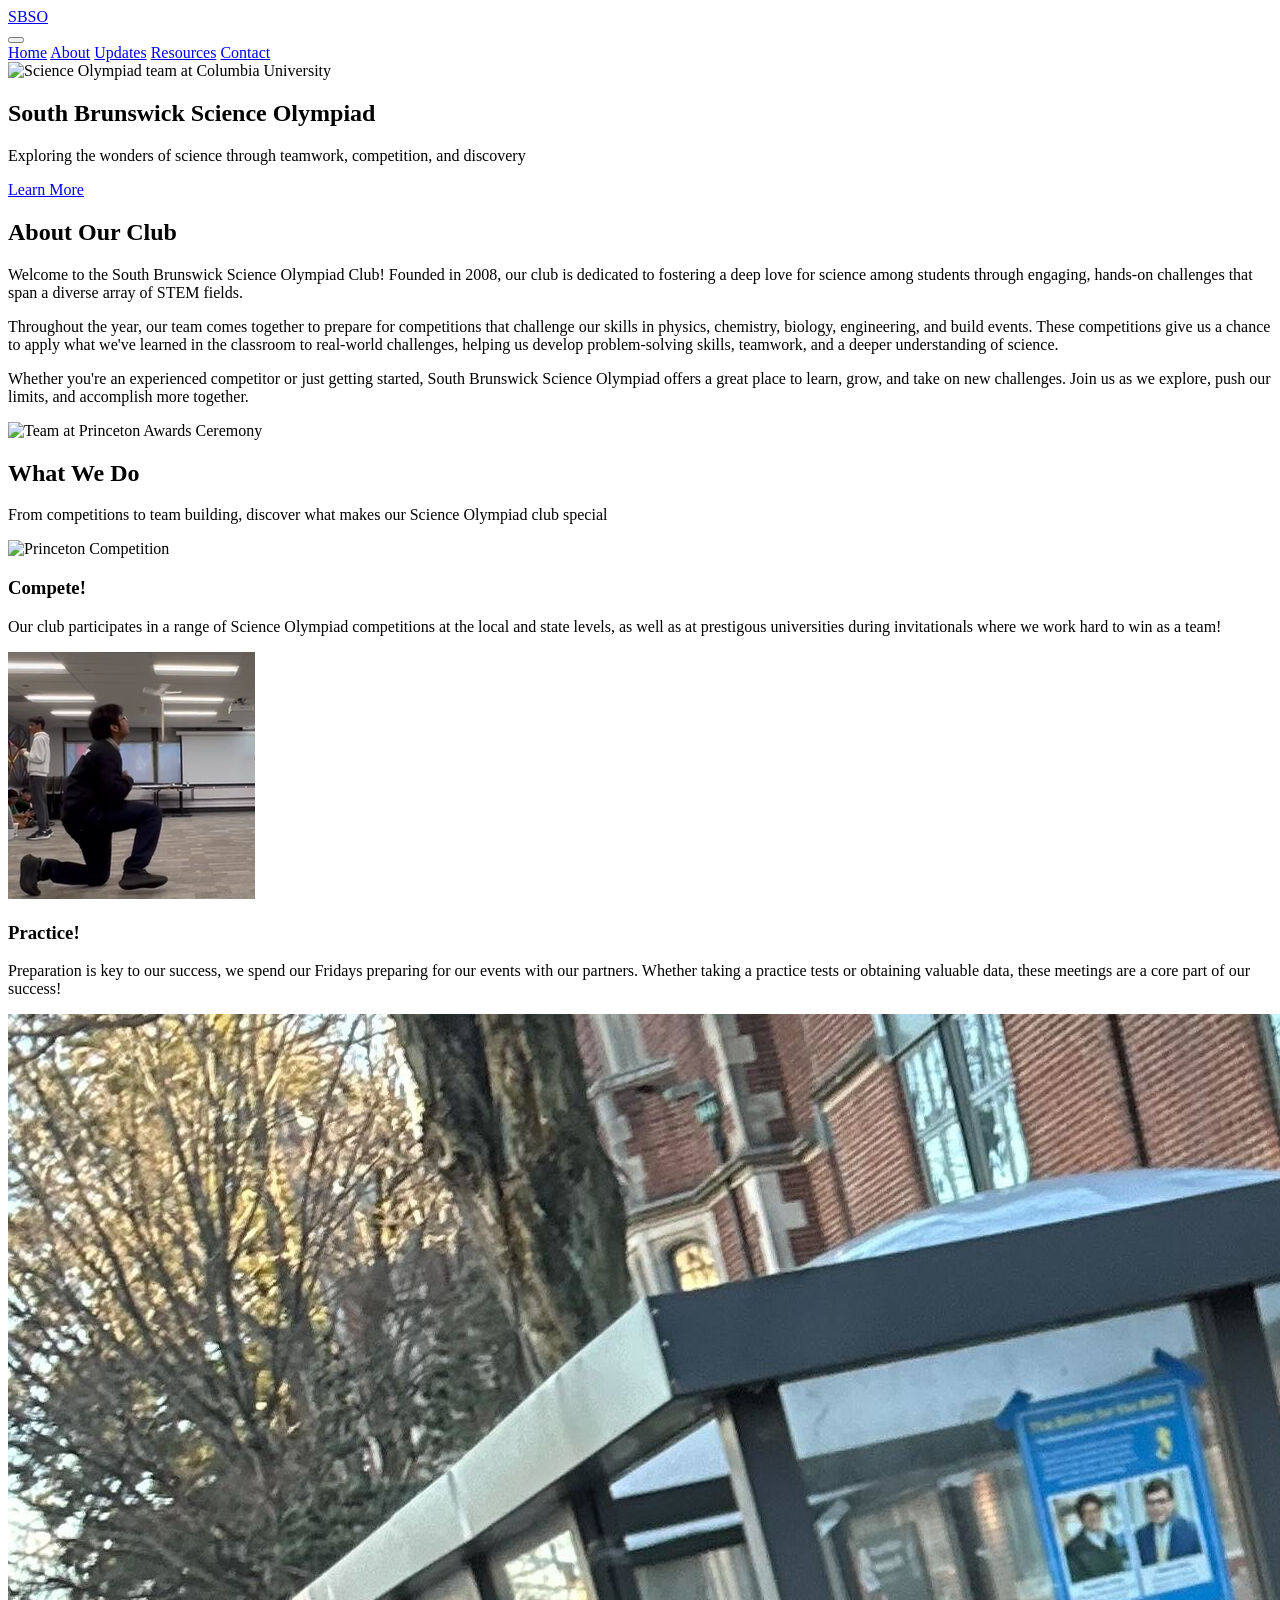
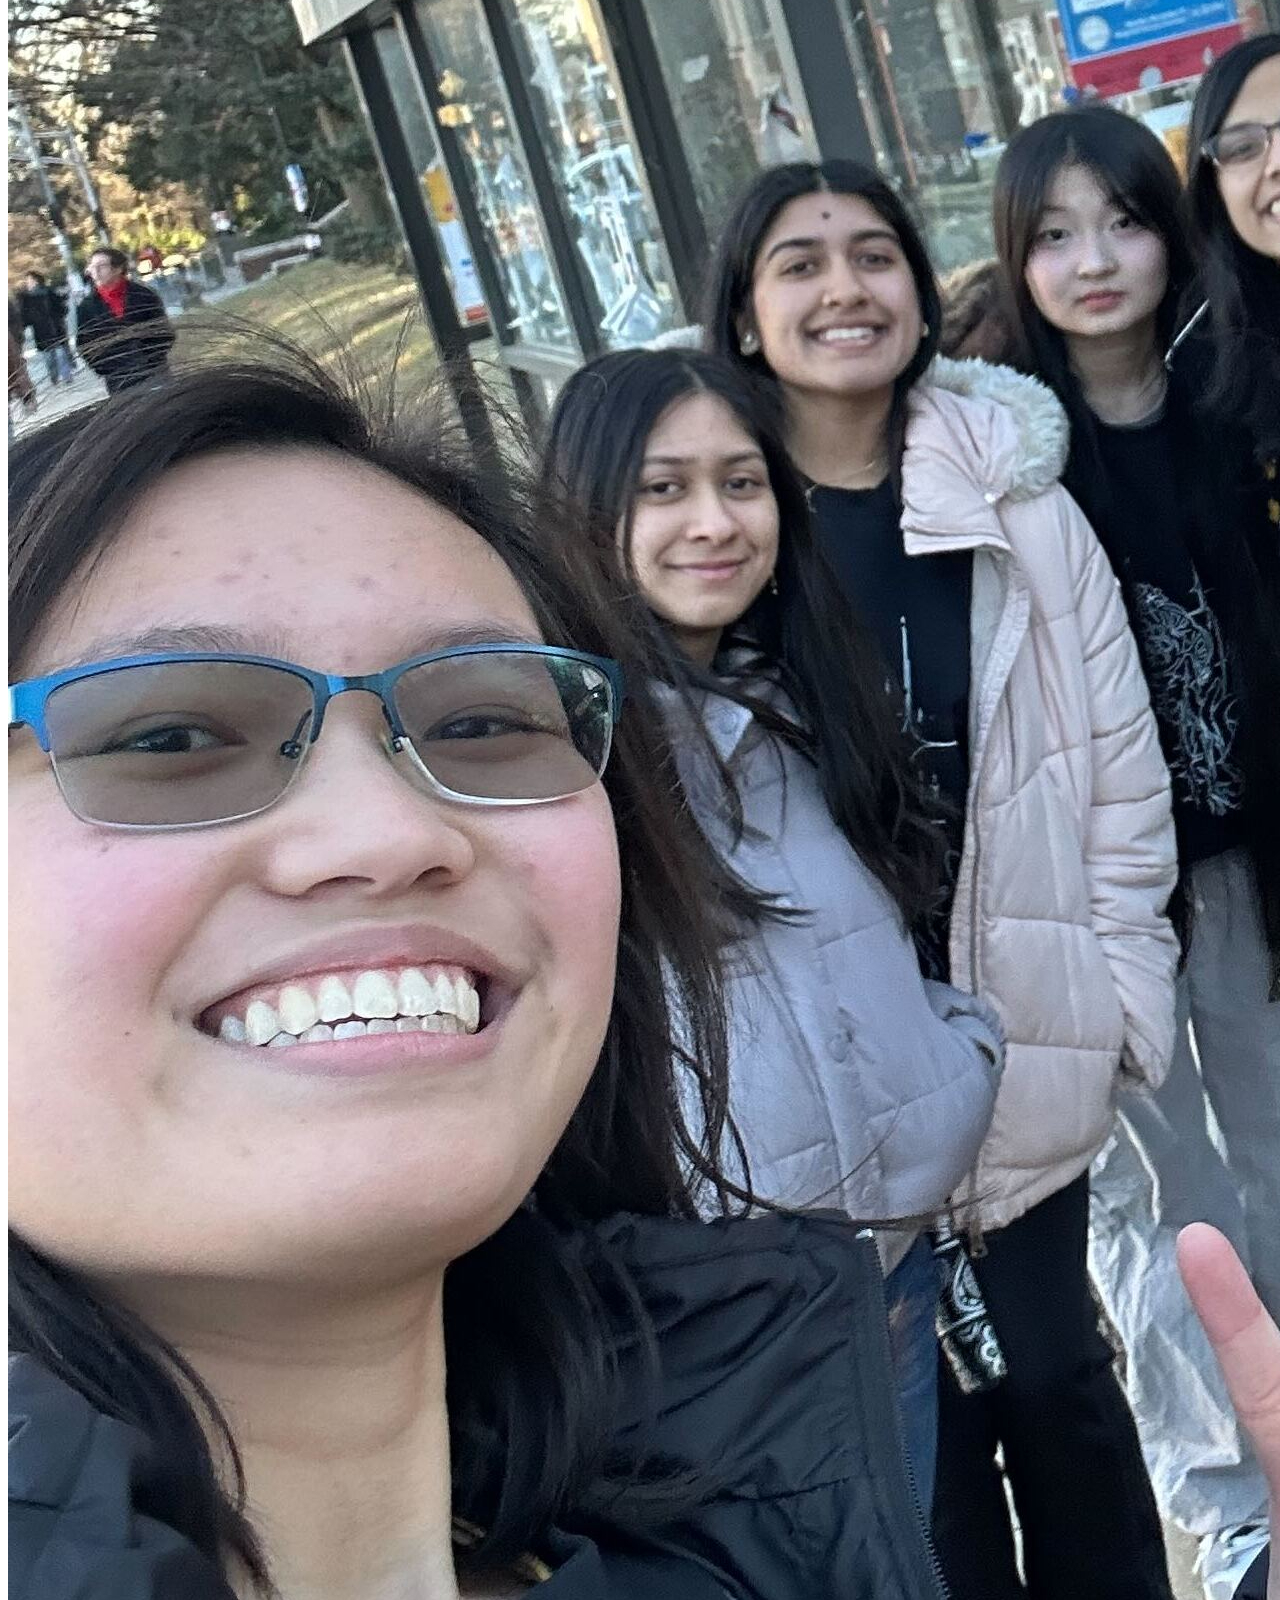
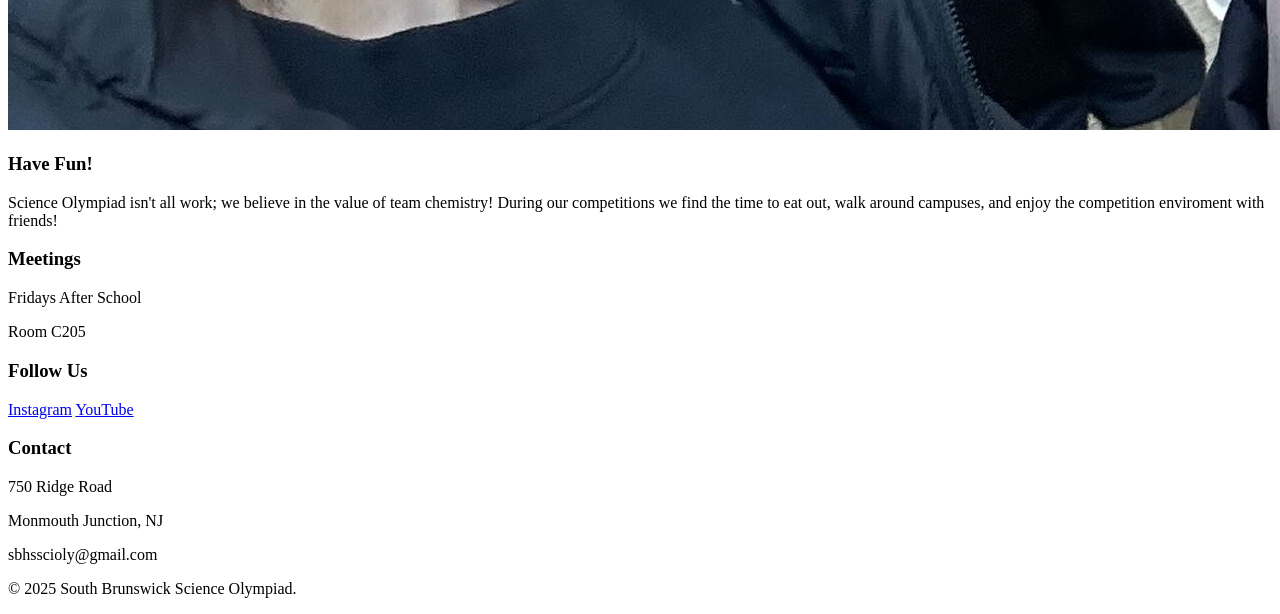
==== index.html @ 5782971d "refactor" ====
<!DOCTYPE html>
<html lang="en">
<head>
    <title>South Brunswick Science Olympiad</title>
    <meta charset="UTF-8">
    <meta name="viewport" content="width=device-width, initial-scale=1.0">
    <link rel="stylesheet" type="text/css" href="style.css">
    <script src="https://cdnjs.cloudflare.com/ajax/libs/font-awesome/6.4.0/js/all.min.js"></script>
    <link rel="icon" type="image" href="assets/favicon.png">
    <link rel="preconnect" href="https://fonts.googleapis.com">
    <link rel="preconnect" href="https://fonts.gstatic.com" crossorigin>
    <link href="https://fonts.googleapis.com/css2?family=Inter:wght@300;400;500;600;700;800&display=swap" rel="stylesheet">
</head>
<body>
    <header>
        <div class="header-container">
            <div class="logo">
                <a href="index.html" class="title">SBSO</a>
            </div>
            
            <button class="mobile-menu-btn" id="mobileMenuBtn">
                <i class="fas fa-bars"></i>
            </button>
            
            <nav class="nav" id="mainNav">
                <a href="index.html">Home</a>
                <a href="about.html">About</a>
                <a href="updates.html">Updates</a>
                <a href="resources.html">Resources</a>
                <a href="contact.html">Contact</a>
            </nav>
        </div>
    </header>
    
    <section class="hero">
        <img src="assets/columbia.jpg" class="hero-image" alt="Science Olympiad team at Columbia University">
        <div class="hero-overlay"></div>
        <div class="hero-content">
            <h1 class="hero-title">South Brunswick Science Olympiad</h1>
            <p class="hero-subtitle">Exploring the wonders of science through teamwork, competition, and discovery</p>
            <a href="about.html" class="hero-btn">Learn More</a>
        </div>
    </section>

    <section class="about-section">
        <div class="container about-container">
            <div class="about-content">
                <h2>About Our Club</h2>
                <p>Welcome to the South Brunswick Science Olympiad Club! Founded in 2008, our club is dedicated to fostering a deep love for science among students through engaging, hands-on challenges that span a diverse array of STEM fields.</p>
                <p>Throughout the year, our team comes together to prepare for competitions that challenge our skills in physics, chemistry, biology, engineering, and build events. These competitions give us a chance to apply what we've learned in the classroom to real-world challenges, helping us develop problem-solving skills, teamwork, and a deeper understanding of science.</p>
                <p>Whether you're an experienced competitor or just getting started, South Brunswick Science Olympiad offers a great place to learn, grow, and take on new challenges. Join us as we explore, push our limits, and accomplish more together.</p>
            </div>
            <div class="about-image">
                <img src="assets/princeton-awards-ceremony.jpg" alt="Team at Princeton Awards Ceremony">
            </div>
        </div>
    </section>

    <section class="features">
        <div class="container">
            <div class="section-title">
                <h2>What We Do</h2>
                <p>From competitions to team building, discover what makes our Science Olympiad club special</p>
            </div>
            
            <div class="features-grid">
                <div class="feature-card">
                    <div class="feature-image">
                        <img src="assets/what-we-do/Princeton.jpg" alt="Princeton Competition">
                    </div>
                    <div class="feature-content">
                        <h3>Compete!</h3>
                        <p>Our club participates in a range of Science Olympiad competitions at the local and state levels, as well as at prestigous universities during invitationals where we work hard to win as a team!</p>
                    </div>
                </div>
                
                <div class="feature-card">
                    <div class="feature-image">
                        <img src="assets/what-we-do/heli-regionals.jpg" alt="Helicopter at Regionals">
                    </div>
                    <div class="feature-content">
                        <h3>Practice!</h3>
                        <p>Preparation is key to our success, we spend our Fridays preparing for our events with our partners. Whether taking a practice tests or obtaining valuable data, these meetings are a core part of our success!</p>
                    </div>
                </div>
                
                <div class="feature-card">
                    <div class="feature-image">
                        <img src="assets/what-we-do/princeton-team-bonding.jpg" alt="Team Bonding at Princeton">
                    </div>
                    <div class="feature-content">
                        <h3>Have Fun!</h3>
                        <p>Science Olympiad isn't all work; we believe in the value of team chemistry! During our competitions we find the time to eat out, walk around campuses, and enjoy the competition enviroment with friends!</p>
                    </div>
                </div>
            </div>
        </div>
    </section>

    <footer class="footer">
        <div class="footer-container">
            <div class="footer-section">
                <h3>Meetings</h3>
                <p>Fridays After School</p>
                <p>Room C205</p>
            </div>
            
            <div class="footer-section">
                <h3>Follow Us</h3>
                <a href="https://www.instagram.com/sbhsscioly/" target="_blank"><i class="fab fa-instagram"></i> Instagram</a>
                <a href="https://www.youtube.com/@sbhsscioly" target="_blank"><i class="fab fa-youtube"></i> YouTube</a>
                <div class="social-links">
                    <a href="https://www.instagram.com/sbhsscioly/" target="_blank"><i class="fab fa-instagram"></i></a>
                    <a href="https://www.youtube.com/@sbhsscioly" target="_blank"><i class="fab fa-youtube"></i></a>
                </div>
            </div>
            
            <div class="footer-section">
                <h3>Contact</h3>
                <p>750 Ridge Road</p>
                <p>Monmouth Junction, NJ</p>
                <p>sbhsscioly@gmail.com</p>
            </div>
        </div>
        
        <div class="footer-bottom">
            <p>&copy; 2025 South Brunswick Science Olympiad.</p>
        </div>
    </footer>

    <script>
        // Mobile menu toggle
        const mobileMenuBtn = document.getElementById('mobileMenuBtn');
        const mainNav = document.getElementById('mainNav');
        
        mobileMenuBtn.addEventListener('click', () => {
            mainNav.classList.toggle('active');
            mobileMenuBtn.innerHTML = mainNav.classList.contains('active') 
                ? '<i class="fas fa-times"></i>' 
                : '<i class="fas fa-bars"></i>';
        });
    </script>
</body>
</html>
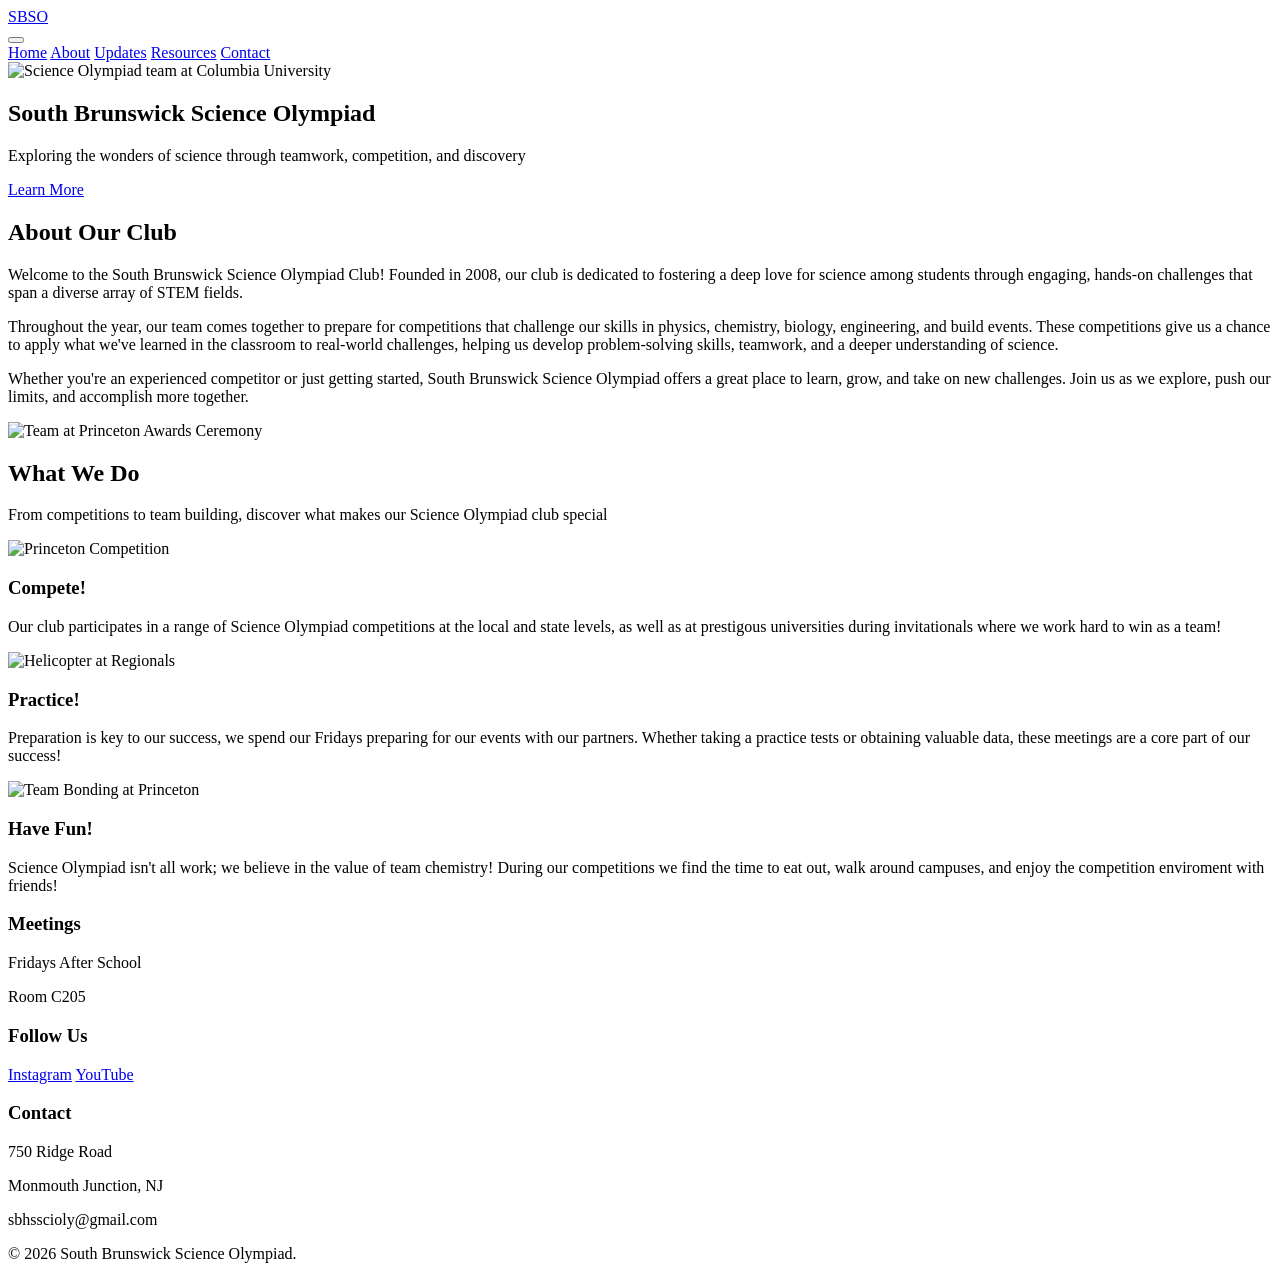
==== commit 27cd00b0: "feat: update website footer" ====
--- a/index.html
+++ b/index.html
@@ -66,7 +66,7 @@
             <div class="features-grid">
                 <div class="feature-card">
                     <div class="feature-image">
-                        <img src="assets/what-we-do/Princeton.jpg" alt="Princeton Competition">
+                        <img src="assets/Princeton.jpg" alt="Princeton Competition">
                     </div>
                     <div class="feature-content">
                         <h3>Compete!</h3>
@@ -76,7 +76,7 @@
                 
                 <div class="feature-card">
                     <div class="feature-image">
-                        <img src="assets/what-we-do/heli-regionals.jpg" alt="Helicopter at Regionals">
+                        <img src="assets/heli-regionals.jpg" alt="Helicopter at Regionals">
                     </div>
                     <div class="feature-content">
                         <h3>Practice!</h3>
@@ -86,7 +86,7 @@
                 
                 <div class="feature-card">
                     <div class="feature-image">
-                        <img src="assets/what-we-do/princeton-team-bonding.jpg" alt="Team Bonding at Princeton">
+                        <img src="assets/princeton-team-bonding.jpg" alt="Team Bonding at Princeton">
                     </div>
                     <div class="feature-content">
                         <h3>Have Fun!</h3>
@@ -124,7 +124,10 @@
         </div>
         
         <div class="footer-bottom">
-            <p>&copy; 2025 South Brunswick Science Olympiad.</p>
+            <p>&copy; <span id="current-year">2026</span> South Brunswick Science Olympiad.</p>
+            <script>
+                document.getElementById('current-year').textContent = new Date().getFullYear();
+            </script>
         </div>
     </footer>
 
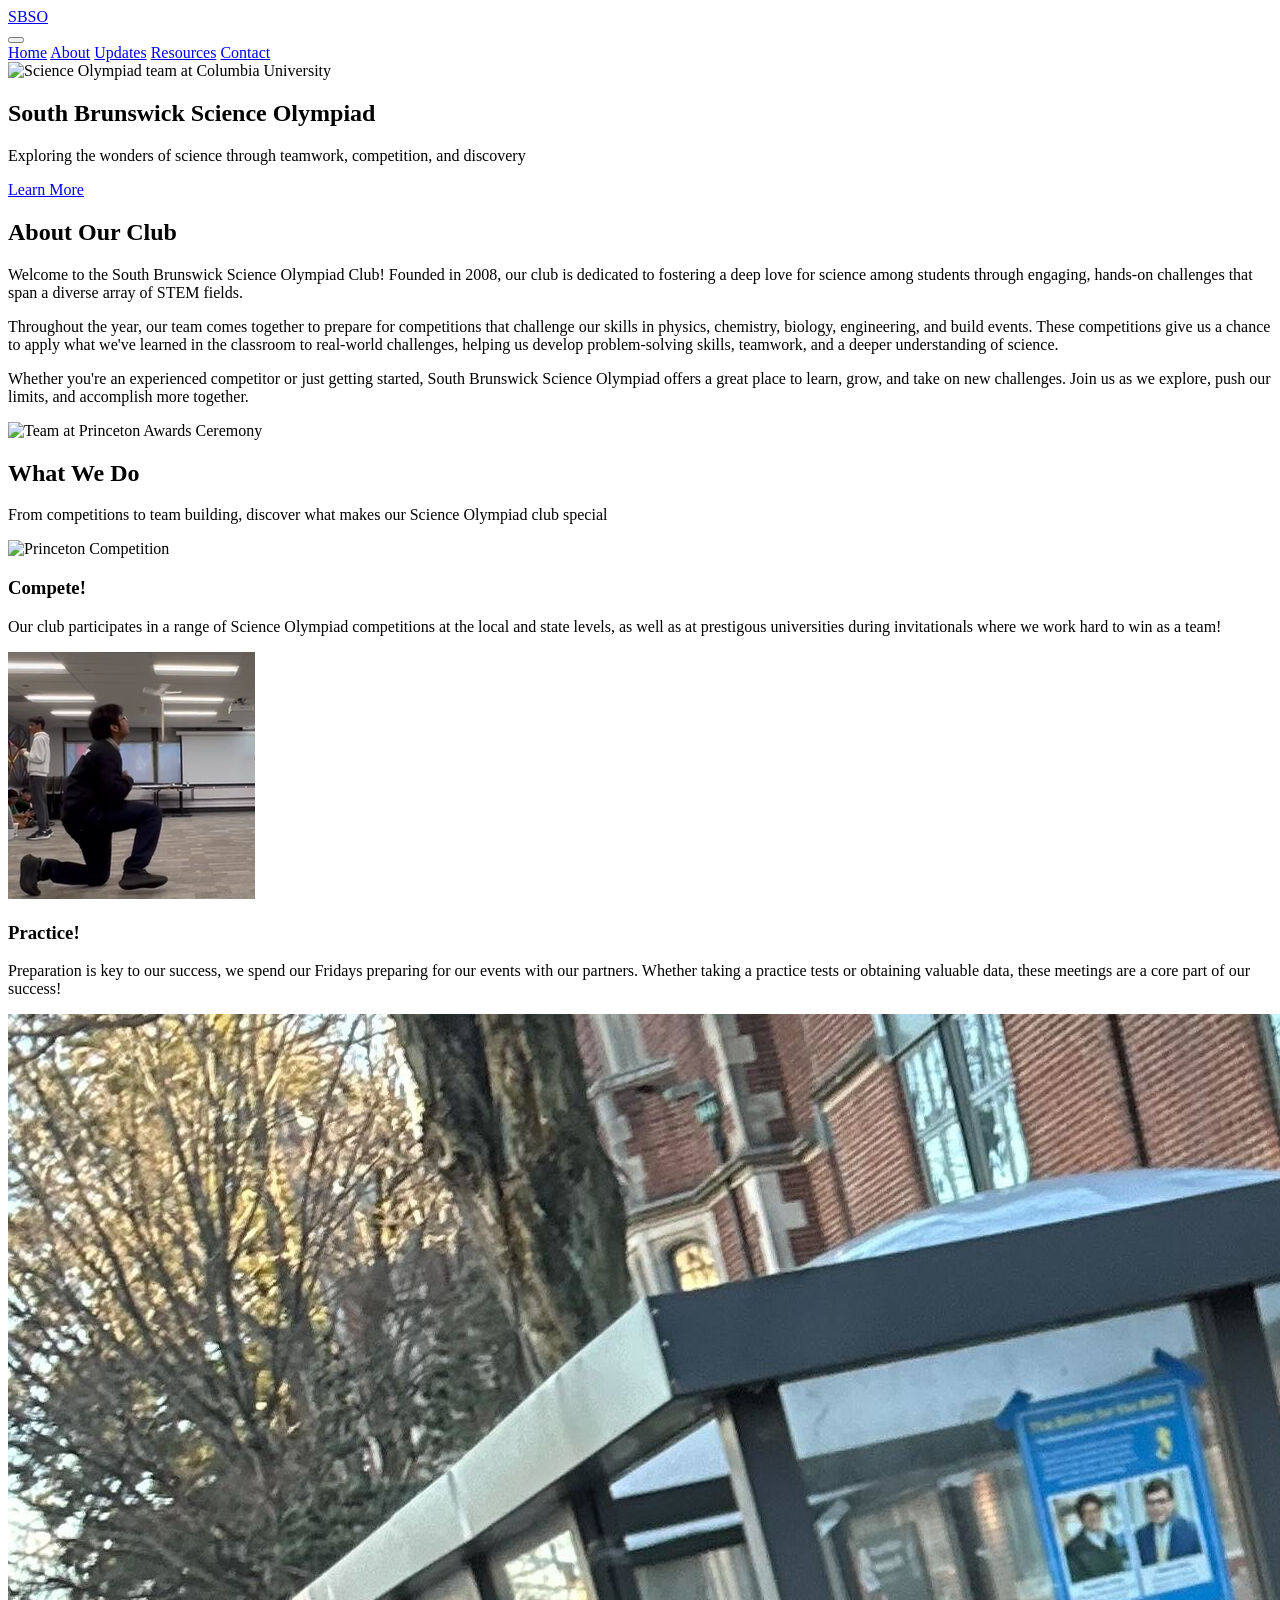
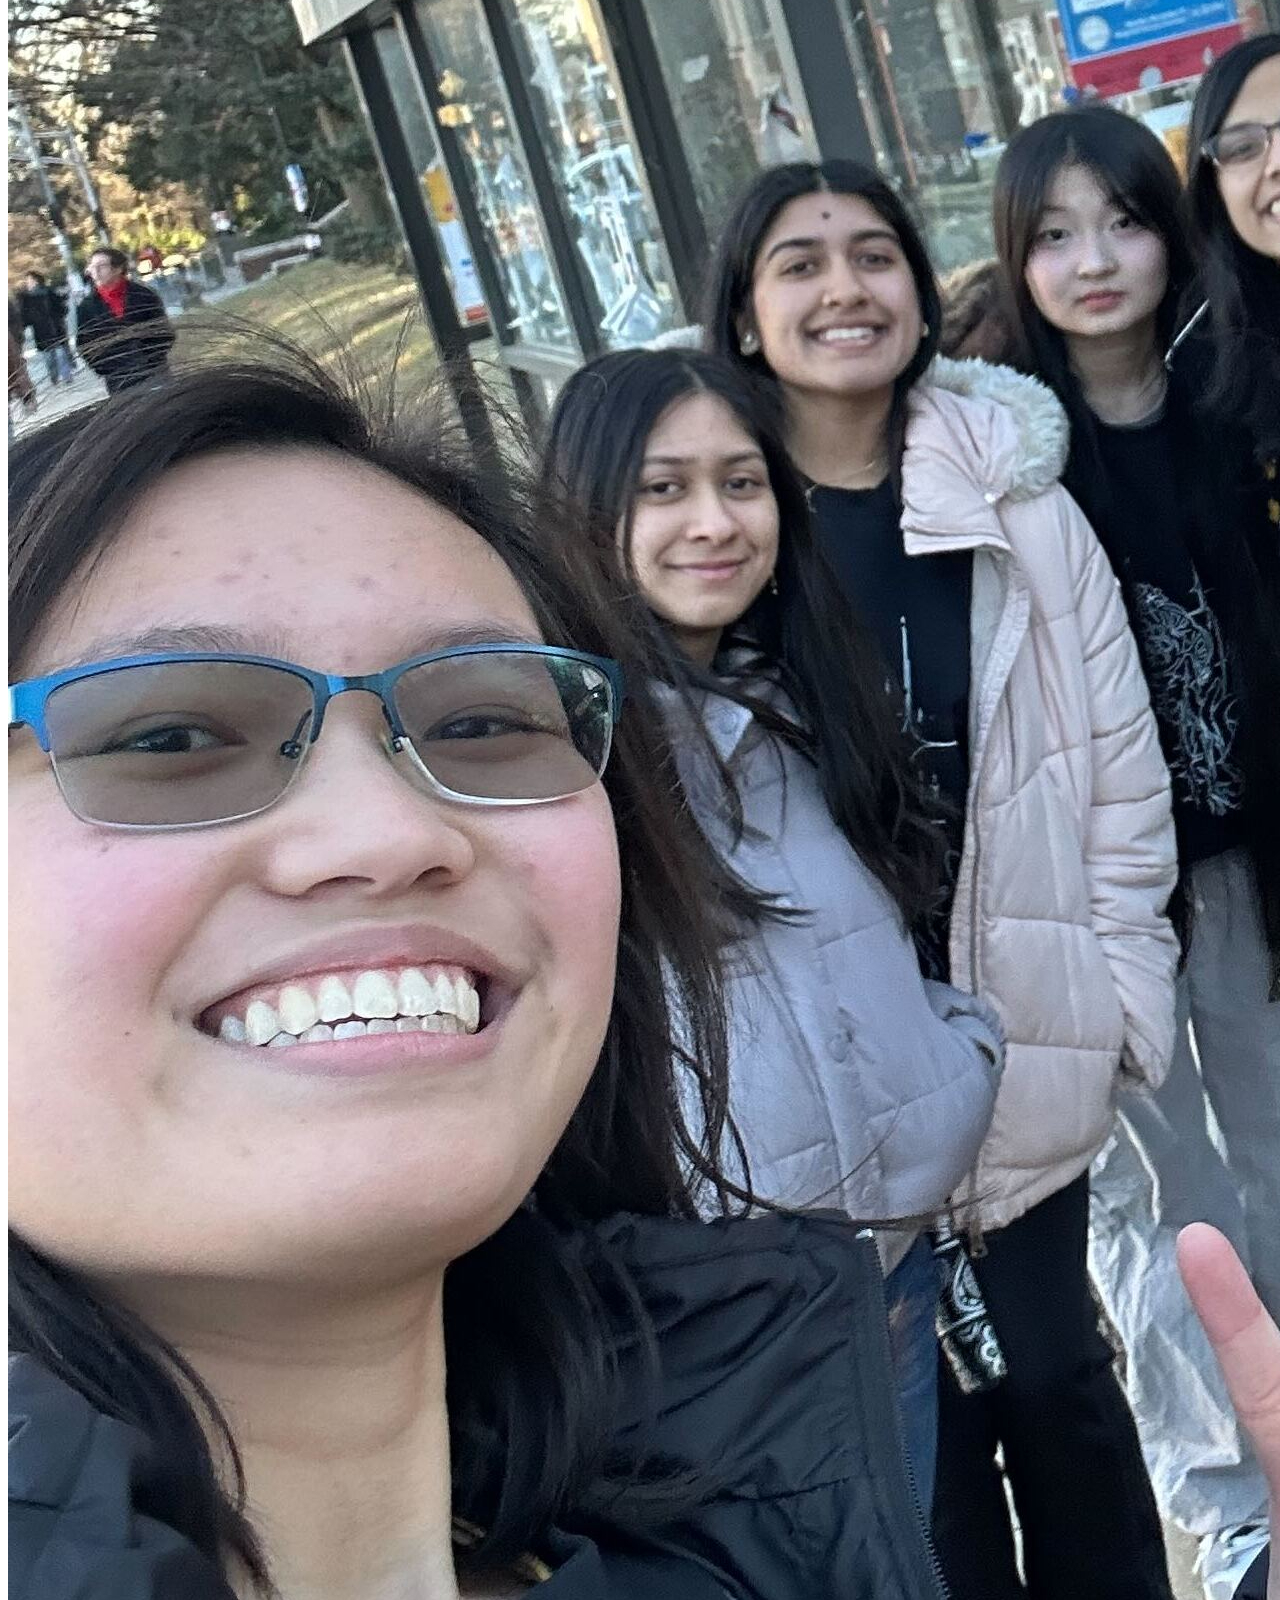
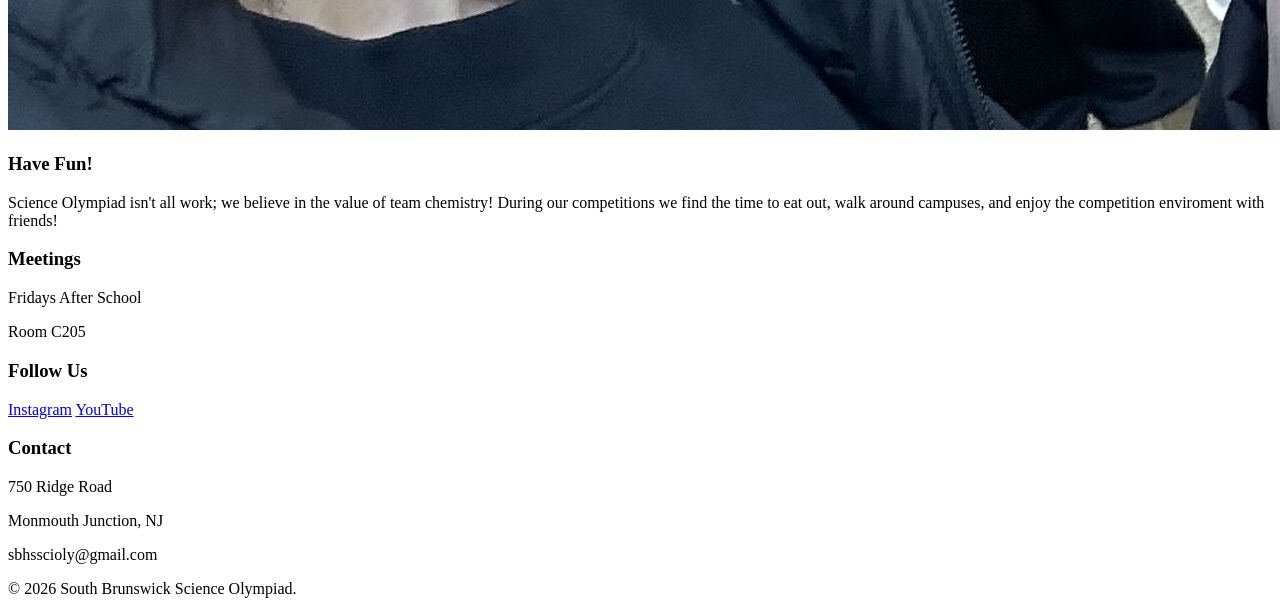
==== commit 36c78e45: "feat: update website footer" ====
--- a/index.html
+++ b/index.html
@@ -66,7 +66,7 @@
             <div class="features-grid">
                 <div class="feature-card">
                     <div class="feature-image">
-                        <img src="assets/Princeton.jpg" alt="Princeton Competition">
+                        <img src="assets/what-we-do/Princeton.jpg" alt="Princeton Competition">
                     </div>
                     <div class="feature-content">
                         <h3>Compete!</h3>
@@ -76,7 +76,7 @@
                 
                 <div class="feature-card">
                     <div class="feature-image">
-                        <img src="assets/heli-regionals.jpg" alt="Helicopter at Regionals">
+                        <img src="assets/what-we-do/heli-regionals.jpg" alt="Helicopter at Regionals">
                     </div>
                     <div class="feature-content">
                         <h3>Practice!</h3>
@@ -86,7 +86,7 @@
                 
                 <div class="feature-card">
                     <div class="feature-image">
-                        <img src="assets/princeton-team-bonding.jpg" alt="Team Bonding at Princeton">
+                        <img src="assets/what-we-do/princeton-team-bonding.jpg" alt="Team Bonding at Princeton">
                     </div>
                     <div class="feature-content">
                         <h3>Have Fun!</h3>
@@ -124,10 +124,7 @@
         </div>
         
         <div class="footer-bottom">
-            <p>&copy; <span id="current-year">2026</span> South Brunswick Science Olympiad.</p>
-            <script>
-                document.getElementById('current-year').textContent = new Date().getFullYear();
-            </script>
+            <p>&copy; <script>document.write(new Date().getFullYear())</script> South Brunswick Science Olympiad.</p>
         </div>
     </footer>
 
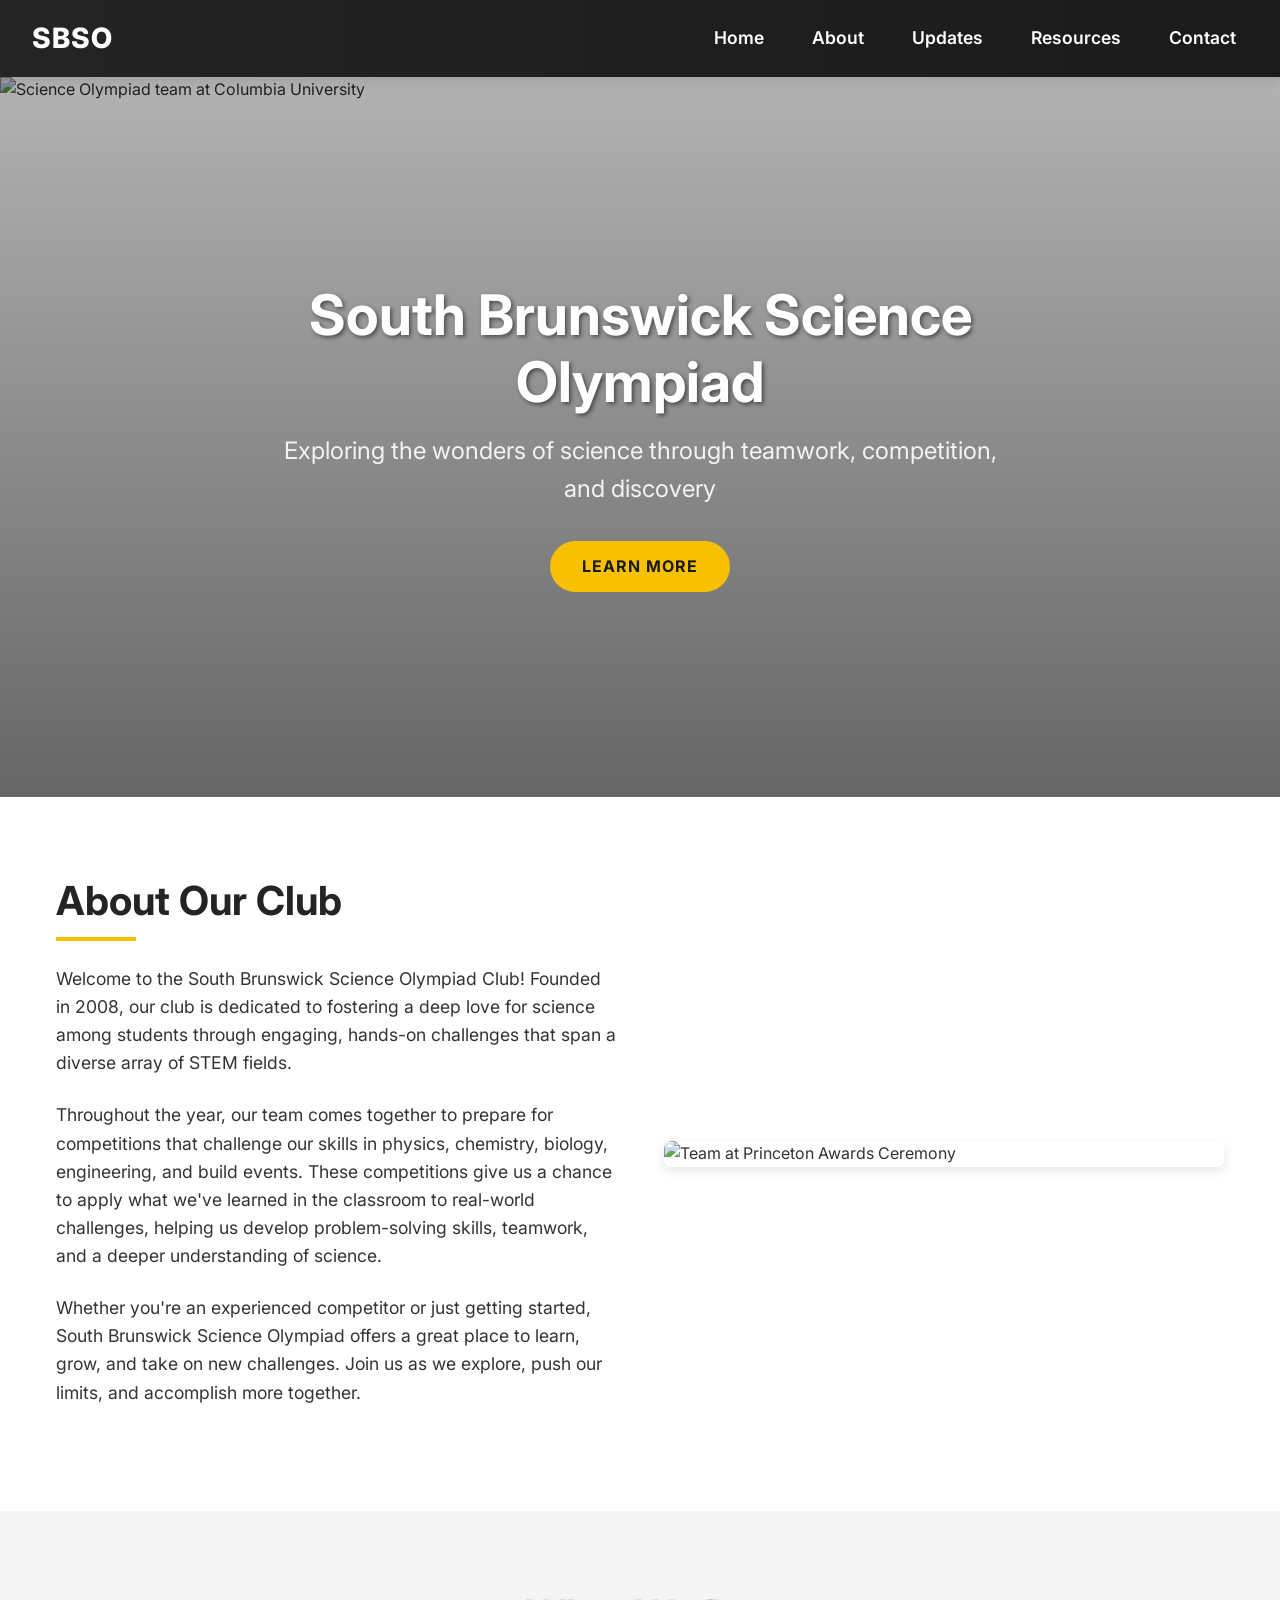
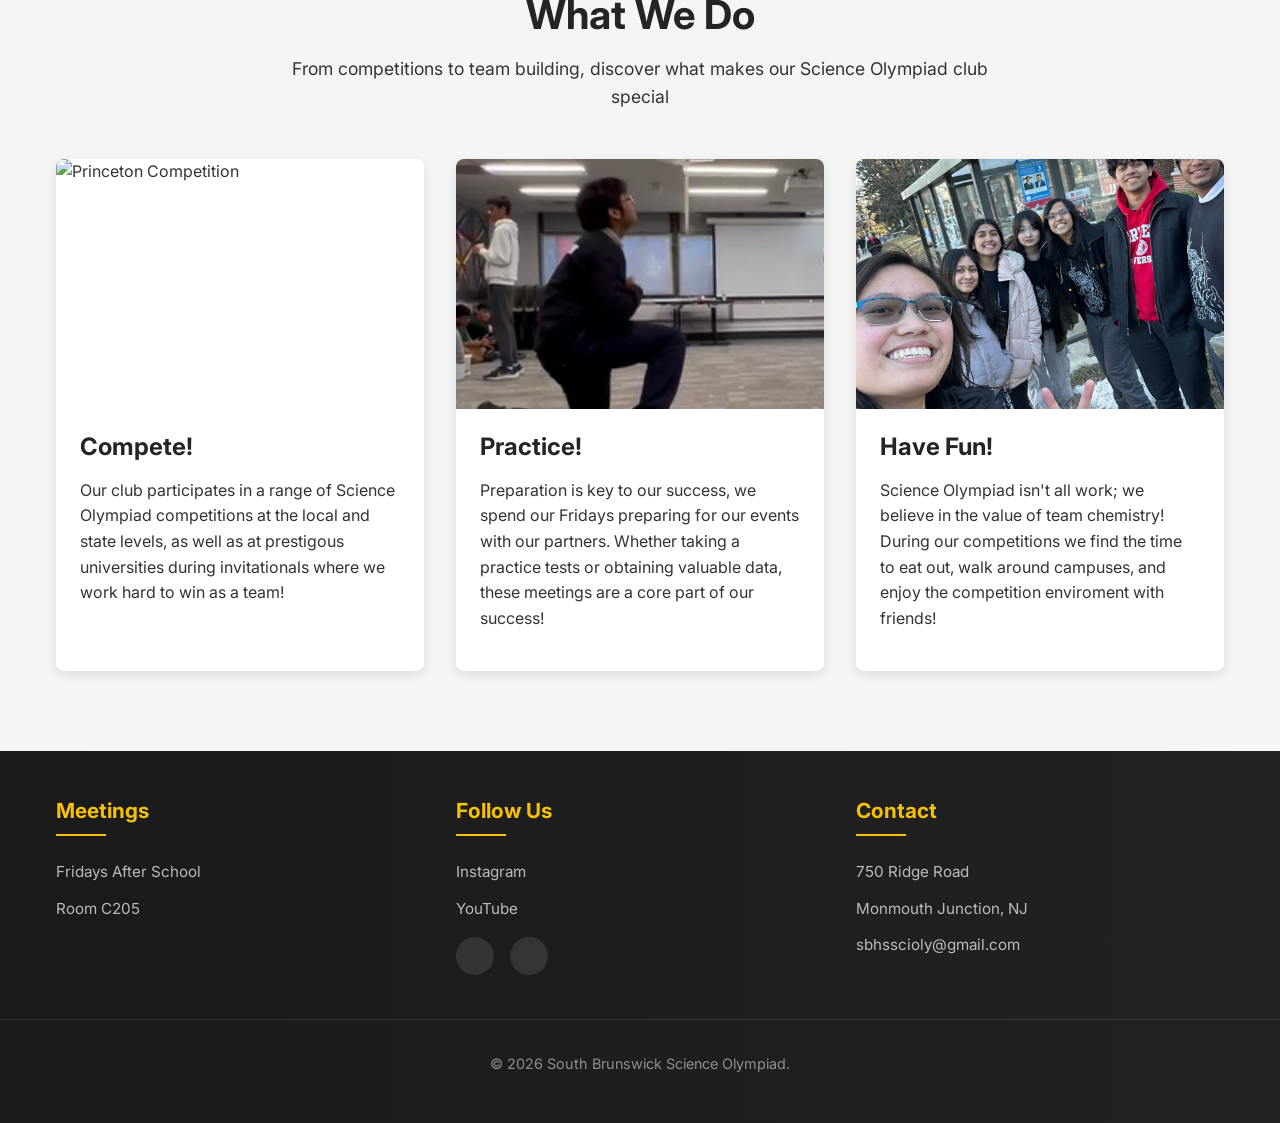
==== commit ed446049: "feat: improve website seo" ====
--- a/index.html
+++ b/index.html
@@ -1,9 +1,43 @@
 <!DOCTYPE html>
 <html lang="en">
 <head>
-    <title>South Brunswick Science Olympiad</title>
+    <title>South Brunswick Science Olympiad | SBSO</title>
     <meta charset="UTF-8">
     <meta name="viewport" content="width=device-width, initial-scale=1.0">
+    <meta name="description" content="South Brunswick Science Olympiad (SBSO) - Exploring the wonders of science through teamwork, competition, and discovery. Join our high school Science Olympiad team in NJ.">
+    <meta name="keywords" content="South Brunswick Science Olympiad, SBSO, SBHS Science Olympiad, South Brunswick High School, Science Olympiad, NJ Science Olympiad, STEM club, high school science, science competition">
+    <meta name="author" content="South Brunswick Science Olympiad">
+    <meta name="robots" content="index, follow">
+    <link rel="canonical" href="https://sbscioly.github.io/">
+    <meta property="og:type" content="website">
+    <meta property="og:url" content="https://sbscioly.github.io/">
+    <meta property="og:title" content="South Brunswick Science Olympiad | SBSO">
+    <meta property="og:description" content="South Brunswick Science Olympiad (SBSO) - Exploring the wonders of science through teamwork, competition, and discovery. Join our high school Science Olympiad team in NJ.">
+    <meta property="og:image" content="https://sbscioly.github.io/assets/columbia.jpg">
+    <meta name="twitter:card" content="summary_large_image">
+    <meta name="twitter:url" content="https://sbscioly.github.io/">
+    <meta name="twitter:title" content="South Brunswick Science Olympiad | SBSO">
+    <meta name="twitter:description" content="South Brunswick Science Olympiad (SBSO) - Exploring the wonders of science through teamwork, competition, and discovery. Join our high school Science Olympiad team in NJ.">
+    <meta name="twitter:image" content="https://sbscioly.github.io/assets/columbia.jpg">
+    <script type="application/ld+json">
+    {
+      "@context": "https://schema.org",
+      "@type": "EducationalOrganization",
+      "name": "South Brunswick Science Olympiad",
+      "alternateName": "SBSO",
+      "url": "https://sbscioly.github.io/",
+      "logo": "https://sbscioly.github.io/assets/favicon.png",
+      "description": "Exploring the wonders of science through teamwork, competition, and discovery.",
+      "address": {
+        "@type": "PostalAddress",
+        "streetAddress": "750 Ridge Road",
+        "addressLocality": "Monmouth Junction",
+        "addressRegion": "NJ",
+        "postalCode": "08852",
+        "addressCountry": "US"
+      }
+    }
+    </script>
     <link rel="stylesheet" type="text/css" href="style.css">
     <script src="https://cdnjs.cloudflare.com/ajax/libs/font-awesome/6.4.0/js/all.min.js"></script>
     <link rel="icon" type="image" href="assets/favicon.png">
--- a/style.css
+++ b/style.css
@@ -0,0 +1,708 @@
+/* Global Styles */
+* {
+    margin: 0;
+    padding: 0;
+    box-sizing: border-box;
+    font-family: 'Inter', sans-serif;
+}
+
+:root {
+    --primary: #242424;
+    /* Deep blue */
+    --secondary: #f8c100;
+    /* Science Olympiad gold */
+    --accent: #e74c3c;
+    /* Accent red for highlights */
+    --dark: #1a1a1a;
+    /* Almost black */
+    --light: #ffffff;
+    /* White */
+    --gray: #f5f5f5;
+    /* Light gray for backgrounds */
+    --text: #333333;
+    /* Dark gray for text */
+    --shadow: 0 4px 12px rgba(0, 0, 0, 0.1);
+}
+
+body {
+    color: var(--text);
+    line-height: 1.6;
+    background-color: var(--light);
+}
+
+h1,
+h2,
+h3,
+h4,
+h5,
+h6 {
+    font-weight: 700;
+    line-height: 1.2;
+    margin-bottom: 1rem;
+    color: var(--primary);
+}
+
+a {
+    text-decoration: none;
+    color: var(--primary);
+    transition: all 0.3s ease;
+}
+
+a:hover {
+    color: var(--secondary);
+}
+
+p {
+    margin-bottom: 1rem;
+}
+
+.container {
+    width: 100%;
+    max-width: 1200px;
+    margin: 0 auto;
+    padding: 0 1rem;
+}
+
+/* Header Styles */
+header {
+    background: linear-gradient(to right, var(--primary), #1a1a1a);
+    padding: 1rem 0;
+    position: sticky;
+    top: 0;
+    z-index: 1000;
+    box-shadow: var(--shadow);
+}
+
+.header-container {
+    display: flex;
+    justify-content: space-between;
+    align-items: center;
+    padding: 0 2rem;
+}
+
+.logo {
+    display: flex;
+    align-items: center;
+}
+
+.logo img {
+    height: 3.5rem;
+    margin-right: 0.75rem;
+}
+
+.title {
+    font-size: 1.75rem;
+    font-weight: 800;
+    color: var(--light);
+    letter-spacing: 1px;
+    text-transform: uppercase;
+    transition: transform 0.3s ease;
+}
+
+.title:hover {
+    color: var(--secondary);
+    transform: scale(1.05);
+}
+
+/* Navigation */
+.nav {
+    display: flex;
+    align-items: center;
+    gap: 1.5rem;
+}
+
+.nav a {
+    color: var(--light);
+    font-weight: 600;
+    font-size: 1.1rem;
+    padding: 0.5rem 0.75rem;
+    border-radius: 4px;
+    position: relative;
+    transition: all 0.3s ease;
+}
+
+.nav a::after {
+    content: "";
+    position: absolute;
+    bottom: 0;
+    left: 0;
+    width: 100%;
+    height: 3px;
+    background: var(--secondary);
+    transform: scaleX(0);
+    transition: transform 0.3s ease;
+    transform-origin: bottom right;
+}
+
+.nav a:hover {
+    color: var(--secondary);
+}
+
+.nav a:hover::after {
+    transform: scaleX(1);
+    transform-origin: bottom left;
+}
+
+.mobile-menu-btn {
+    display: none;
+    background: none;
+    border: none;
+    color: var(--light);
+    font-size: 1.5rem;
+    cursor: pointer;
+}
+
+/* Hero Section */
+.hero {
+    position: relative;
+    height: 80vh;
+    min-height: 500px;
+    overflow: hidden;
+    display: flex;
+    align-items: center;
+    justify-content: center;
+}
+
+.hero-image {
+    position: absolute;
+    top: 0;
+    left: 0;
+    width: 100%;
+    height: 100%;
+    object-fit: cover;
+    z-index: -1;
+    filter: brightness(0.9);
+}
+
+.hero-overlay {
+    position: absolute;
+    top: 0;
+    left: 0;
+    width: 100%;
+    height: 100%;
+    background: linear-gradient(to top, rgba(0, 0, 0, 0.6), rgba(0, 0, 0, 0.3));
+    z-index: -1;
+}
+
+.hero-content {
+    text-align: center;
+    color: var(--light);
+    max-width: 800px;
+    padding: 2rem;
+    z-index: 1;
+}
+
+.hero-title {
+    font-size: 3.5rem;
+    margin-bottom: 1rem;
+    color: var(--light);
+    text-shadow: 2px 2px 4px rgba(0, 0, 0, 0.5);
+    animation: fadeInUp 1s ease;
+}
+
+.hero-subtitle {
+    font-size: 1.5rem;
+    margin-bottom: 2rem;
+    color: var(--light);
+    opacity: 0.9;
+    animation: fadeInUp 1.2s ease;
+}
+
+.hero-btn {
+    display: inline-block;
+    padding: 0.8rem 2rem;
+    background: var(--secondary);
+    color: var(--dark);
+    font-weight: 700;
+    border-radius: 50px;
+    text-transform: uppercase;
+    letter-spacing: 1px;
+    transition: all 0.3s ease;
+    animation: fadeInUp 1.4s ease;
+}
+
+.hero-btn:hover {
+    background: #fff;
+    transform: translateY(-5px);
+    box-shadow: 0 10px 20px rgba(0, 0, 0, 0.2);
+}
+
+/* About Section */
+.about-section {
+    padding: 5rem 0;
+    background-color: var(--light);
+}
+
+.about-container {
+    display: grid;
+    grid-template-columns: 1fr 1fr;
+    gap: 3rem;
+    align-items: center;
+}
+
+.about-content h2 {
+    font-size: 2.5rem;
+    margin-bottom: 1.5rem;
+    position: relative;
+    padding-bottom: 1rem;
+}
+
+.about-content h2::after {
+    content: '';
+    position: absolute;
+    left: 0;
+    bottom: 0;
+    width: 80px;
+    height: 4px;
+    background: var(--secondary);
+}
+
+.about-content p {
+    font-size: 1.1rem;
+    margin-bottom: 1.5rem;
+    color: var(--text);
+}
+
+.about-image {
+    border-radius: 8px;
+    overflow: hidden;
+    box-shadow: var(--shadow);
+    transition: transform 0.3s ease;
+}
+
+.about-image:hover {
+    transform: scale(1.02);
+}
+
+.about-image img {
+    width: 100%;
+    height: auto;
+    display: block;
+    transition: filter 0.3s ease;
+}
+
+.about-image img:hover {
+    filter: brightness(1.05);
+}
+
+/* Features Section */
+.features {
+    padding: 5rem 0;
+    background-color: var(--gray);
+}
+
+.section-title {
+    text-align: center;
+    margin-bottom: 3rem;
+}
+
+.section-title h2 {
+    font-size: 2.5rem;
+    margin-bottom: 1rem;
+    color: var(--primary);
+}
+
+.section-title p {
+    font-size: 1.1rem;
+    max-width: 700px;
+    margin: 0 auto;
+    color: var(--text);
+}
+
+.features-grid {
+    display: grid;
+    grid-template-columns: repeat(auto-fit, minmax(300px, 1fr));
+    gap: 2rem;
+}
+
+.feature-card {
+    background-color: var(--light);
+    border-radius: 8px;
+    overflow: hidden;
+    box-shadow: var(--shadow);
+    transition: transform 0.3s ease;
+}
+
+.feature-card:hover {
+    transform: translateY(-10px);
+}
+
+.feature-image {
+    width: 100%;
+    height: 250px;
+    overflow: hidden;
+}
+
+.feature-image img {
+    width: 100%;
+    height: 100%;
+    object-fit: cover;
+    transition: transform 0.5s ease;
+}
+
+.feature-card:hover .feature-image img {
+    transform: scale(1.1);
+}
+
+.feature-image img.portrait-zoom {
+    transform: scale(1.25);
+    transform-origin: center 20%;
+}
+
+.feature-card:hover .feature-image img.portrait-zoom {
+    transform: scale(1.35);
+}
+
+.feature-content {
+    padding: 1.5rem;
+}
+
+.feature-content h3 {
+    font-size: 1.5rem;
+    margin-bottom: 1rem;
+    color: var(--primary);
+}
+
+.feature-content p {
+    color: var(--text);
+    font-size: 1rem;
+}
+
+/* Contact & Updates Pages */
+.page-header {
+    background: linear-gradient(to right, var(--primary), #005e9e);
+    padding: 3rem 0;
+    text-align: center;
+}
+
+.page-title {
+    color: var(--light);
+    font-size: 2.5rem;
+    margin-bottom: 1rem;
+}
+
+.page-subtitle {
+    color: rgba(255, 255, 255, 0.8);
+    font-size: 1.2rem;
+    max-width: 700px;
+    margin: 0 auto;
+}
+
+.content-section {
+    padding: 4rem 0;
+}
+
+.content-container {
+    max-width: 800px;
+    margin: 0 auto;
+    padding: 0 1rem;
+}
+
+.contact-info {
+    background: var(--light);
+    padding: 2rem;
+    border-radius: 8px;
+    box-shadow: var(--shadow);
+    margin-bottom: 2rem;
+}
+
+.contact-item {
+    margin-bottom: 1.5rem;
+}
+
+.contact-item h3 {
+    font-size: 1.3rem;
+    margin-bottom: 0.5rem;
+    color: var(--primary);
+}
+
+.contact-item p,
+.contact-item a {
+    font-size: 1.1rem;
+    color: var(--text);
+}
+
+.contact-item a:hover {
+    color: var(--accent);
+    text-decoration: underline;
+}
+
+/* Updates Section */
+.updates-list {
+    margin-top: 2rem;
+}
+
+.update-card {
+    background: var(--light);
+    padding: 1.5rem;
+    border-radius: 8px;
+    box-shadow: var(--shadow);
+    margin-bottom: 1.5rem;
+    border-left: 4px solid var(--primary);
+}
+
+.update-card h3 {
+    font-size: 1.3rem;
+    margin-bottom: 0.5rem;
+    color: var(--primary);
+}
+
+.update-date {
+    font-size: 0.9rem;
+    color: #777;
+    margin-bottom: 1rem;
+    display: block;
+}
+
+/* Resources Section */
+.resources-grid {
+    display: grid;
+    grid-template-columns: repeat(auto-fit, minmax(250px, 1fr));
+    gap: 1.5rem;
+    margin-top: 2rem;
+}
+
+.resource-card {
+    background: var(--light);
+    padding: 1.5rem;
+    border-radius: 8px;
+    box-shadow: var(--shadow);
+    text-align: center;
+    transition: transform 0.3s ease;
+}
+
+.resource-card:hover {
+    transform: translateY(-5px);
+}
+
+.resource-card i {
+    font-size: 2.5rem;
+    color: var(--primary);
+    margin-bottom: 1rem;
+}
+
+.resource-card h3 {
+    font-size: 1.3rem;
+    margin-bottom: 0.5rem;
+    color: var(--primary);
+}
+
+.resource-card p {
+    font-size: 0.95rem;
+    color: var(--text);
+    margin-bottom: 1rem;
+}
+
+.resource-link {
+    display: inline-block;
+    padding: 0.5rem 1rem;
+    background: var(--primary);
+    color: var(--light);
+    border-radius: 4px;
+    font-weight: 600;
+    transition: all 0.3s ease;
+}
+
+.resource-link:hover {
+    background: var(--secondary);
+    color: var(--dark);
+}
+
+/* Footer */
+.footer {
+    background: linear-gradient(to right, var(--dark), #222);
+    color: var(--light);
+    padding: 3rem 0 2rem;
+}
+
+.footer-container {
+    display: grid;
+    grid-template-columns: repeat(auto-fit, minmax(200px, 1fr));
+    gap: 2rem;
+    max-width: 1200px;
+    margin: 0 auto;
+    padding: 0 1rem;
+}
+
+.footer-section h3 {
+    color: var(--secondary);
+    font-size: 1.3rem;
+    margin-bottom: 1.5rem;
+    position: relative;
+    padding-bottom: 0.75rem;
+}
+
+.footer-section h3::after {
+    content: '';
+    position: absolute;
+    left: 0;
+    bottom: 0;
+    width: 50px;
+    height: 2px;
+    background: var(--secondary);
+}
+
+.footer-section p {
+    color: rgba(255, 255, 255, 0.7);
+    margin-bottom: 0.75rem;
+    font-size: 0.95rem;
+}
+
+.footer-section a {
+    color: rgba(255, 255, 255, 0.7);
+    transition: all 0.3s ease;
+    display: block;
+    margin-bottom: 0.75rem;
+    font-size: 0.95rem;
+}
+
+.footer-section a:hover {
+    color: var(--secondary);
+    transform: translateX(5px);
+}
+
+.social-links {
+    display: flex;
+    gap: 1rem;
+    margin-top: 1rem;
+}
+
+.social-links a {
+    display: flex;
+    align-items: center;
+    justify-content: center;
+    width: 38px;
+    height: 38px;
+    background: rgba(255, 255, 255, 0.1);
+    border-radius: 50%;
+    transition: all 0.3s ease;
+}
+
+.social-links a:hover {
+    background: var(--secondary);
+    color: var(--dark);
+    transform: translateY(-5px);
+}
+
+.footer-bottom {
+    text-align: center;
+    padding-top: 2rem;
+    margin-top: 2rem;
+    border-top: 1px solid rgba(255, 255, 255, 0.1);
+}
+
+.footer-bottom p {
+    color: rgba(255, 255, 255, 0.5);
+    font-size: 0.9rem;
+}
+
+/* Animations */
+@keyframes fadeInUp {
+    from {
+        opacity: 0;
+        transform: translateY(20px);
+    }
+
+    to {
+        opacity: 1;
+        transform: translateY(0);
+    }
+}
+
+/* Media Queries */
+@media (max-width: 992px) {
+    .about-container {
+        grid-template-columns: 1fr;
+    }
+
+    .about-image {
+        grid-row: 1;
+        margin-bottom: 2rem;
+    }
+
+    .hero-title {
+        font-size: 2.8rem;
+    }
+}
+
+@media (max-width: 768px) {
+    .header-container {
+        padding: 0 1rem;
+    }
+
+    .nav {
+        position: fixed;
+        top: 60px;
+        left: 0;
+        right: 0;
+        background: var(--primary);
+        flex-direction: column;
+        padding: 1rem 0;
+        clip-path: polygon(0 0, 100% 0, 100% 0, 0 0);
+        transition: clip-path 0.4s ease;
+        box-shadow: var(--shadow);
+    }
+
+    .nav.active {
+        clip-path: polygon(0 0, 100% 0, 100% 100%, 0 100%);
+    }
+
+    .nav a {
+        width: 100%;
+        text-align: center;
+        padding: 1rem 0;
+    }
+
+    .mobile-menu-btn {
+        display: block;
+    }
+
+    .hero-title {
+        font-size: 2.3rem;
+    }
+
+    .hero-subtitle {
+        font-size: 1.2rem;
+    }
+
+    .section-title h2 {
+        font-size: 2rem;
+    }
+
+    .feature-card {
+        max-width: 400px;
+        margin: 0 auto;
+    }
+}
+
+@media (max-width: 576px) {
+    .title {
+        font-size: 1.5rem;
+    }
+
+    .hero-title {
+        font-size: 1.8rem;
+    }
+
+    .hero-subtitle {
+        font-size: 1rem;
+    }
+
+    .about-content h2,
+    .section-title h2 {
+        font-size: 1.8rem;
+    }
+
+    .footer-section {
+        text-align: center;
+    }
+
+    .footer-section h3::after {
+        left: 50%;
+        transform: translateX(-50%);
+    }
+
+    .social-links {
+        justify-content: center;
+    }
+}
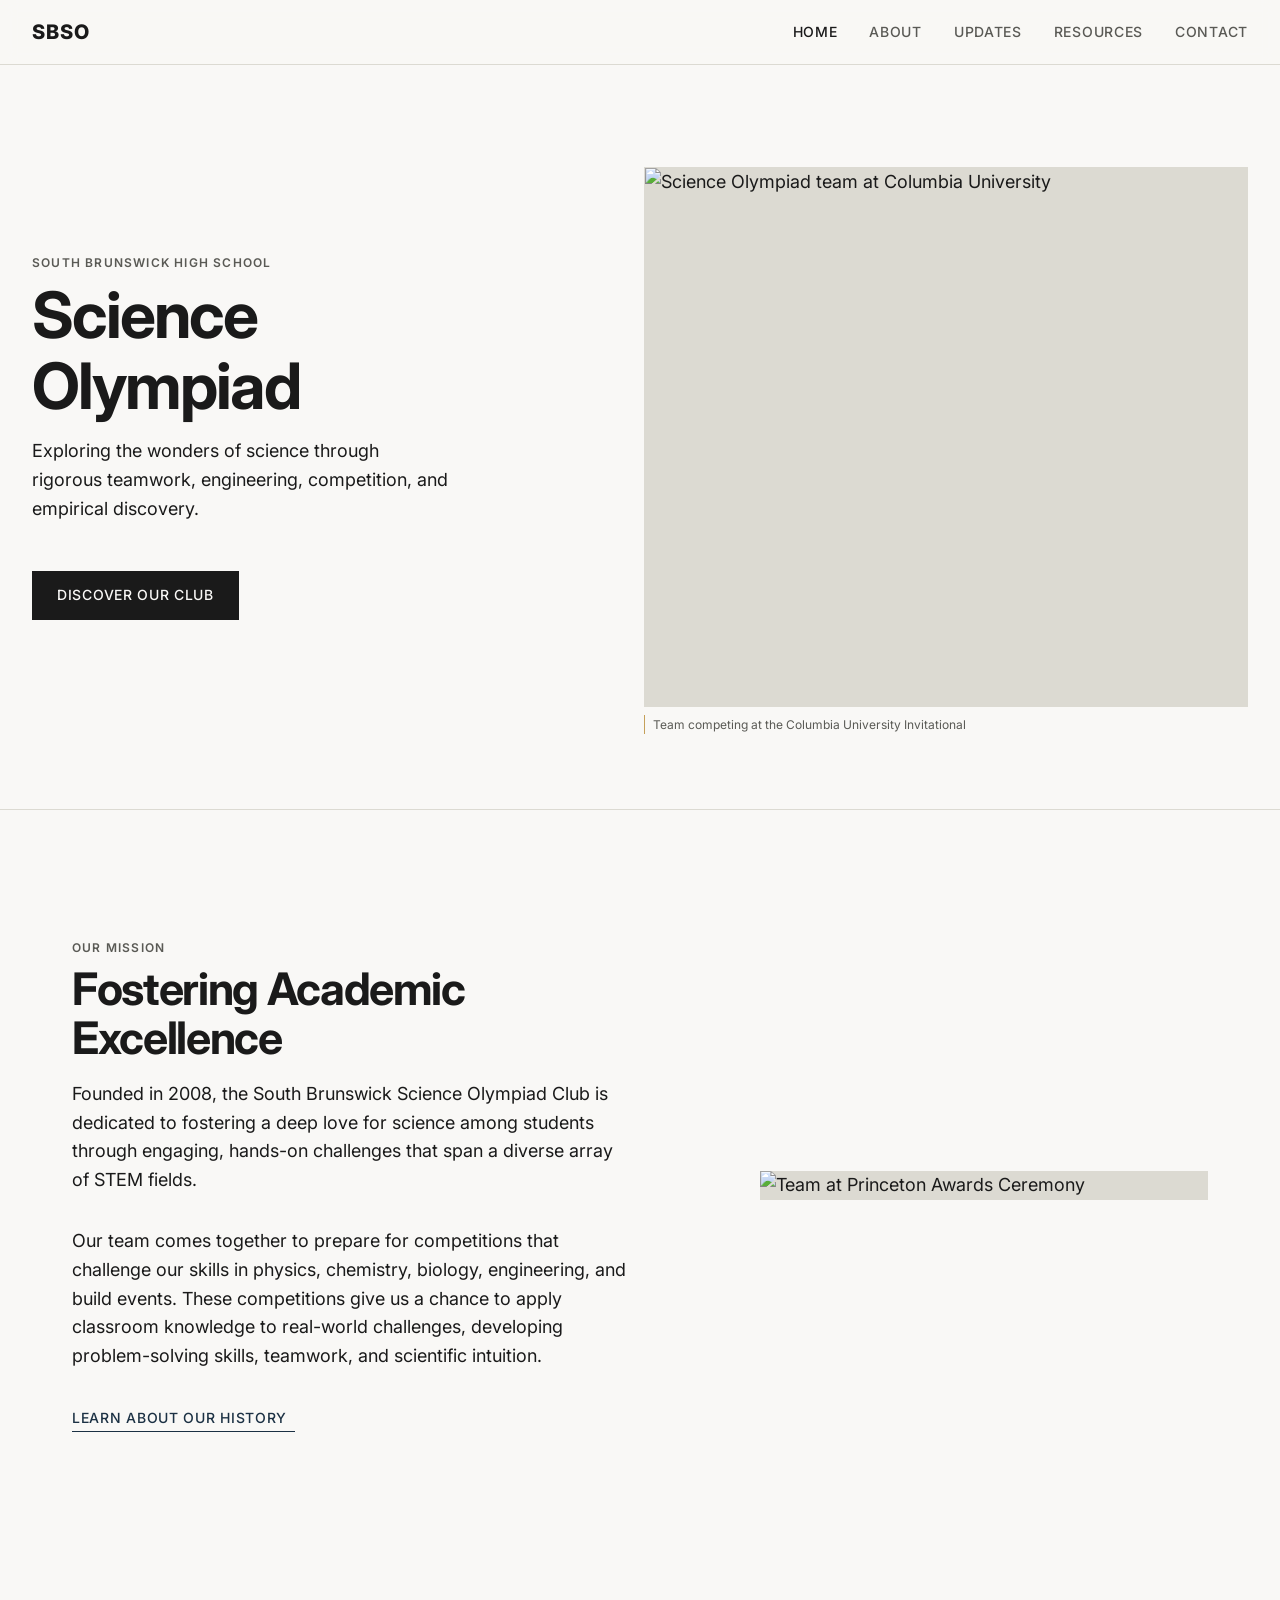
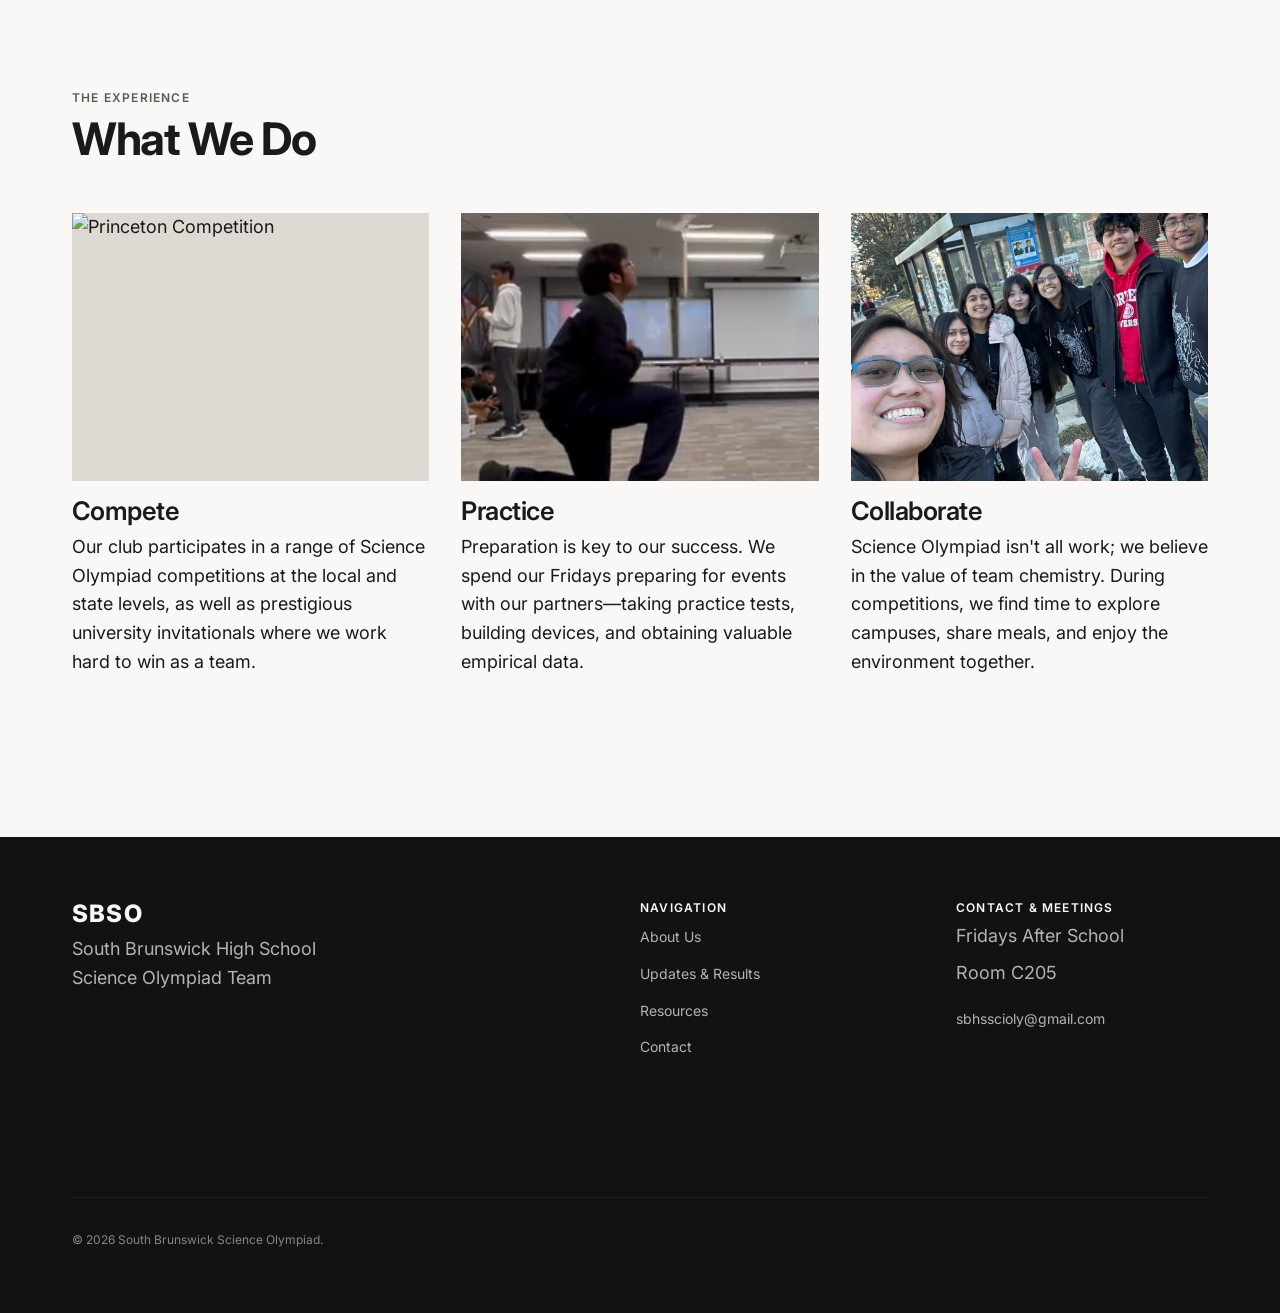
==== commit de73ef99: "feat: redesign website ui" ====
--- a/index.html
+++ b/index.html
@@ -41,129 +41,137 @@
     <link rel="stylesheet" type="text/css" href="style.css">
     <script src="https://cdnjs.cloudflare.com/ajax/libs/font-awesome/6.4.0/js/all.min.js"></script>
     <link rel="icon" type="image" href="assets/favicon.png">
-    <link rel="preconnect" href="https://fonts.googleapis.com">
-    <link rel="preconnect" href="https://fonts.gstatic.com" crossorigin>
-    <link href="https://fonts.googleapis.com/css2?family=Inter:wght@300;400;500;600;700;800&display=swap" rel="stylesheet">
+    <meta name="google-site-verification" content="EVGXTmXlC1WFY-uFz_MeOTSR944WC0LATHaszsey2Ws" />
 </head>
 <body>
-    <header>
-        <div class="header-container">
-            <div class="logo">
-                <a href="index.html" class="title">SBSO</a>
-            </div>
-            
-            <button class="mobile-menu-btn" id="mobileMenuBtn">
-                <i class="fas fa-bars"></i>
-            </button>
-            
-            <nav class="nav" id="mainNav">
-                <a href="index.html">Home</a>
-                <a href="about.html">About</a>
-                <a href="updates.html">Updates</a>
-                <a href="resources.html">Resources</a>
-                <a href="contact.html">Contact</a>
-            </nav>
-        </div>
+    <header class="site-header">
+        <a href="index.html" class="logo">SBSO</a>
+        
+        <button class="mobile-menu-btn" id="mobileMenuBtn" aria-label="Toggle navigation">
+            <i class="fas fa-bars"></i>
+        </button>
+        
+        <nav class="nav-links" id="mainNav">
+            <a href="index.html" class="active">Home</a>
+            <a href="about.html">About</a>
+            <a href="updates.html">Updates</a>
+            <a href="resources.html">Resources</a>
+            <a href="contact.html">Contact</a>
+        </nav>
     </header>
     
-    <section class="hero">
-        <img src="assets/columbia.jpg" class="hero-image" alt="Science Olympiad team at Columbia University">
-        <div class="hero-overlay"></div>
-        <div class="hero-content">
-            <h1 class="hero-title">South Brunswick Science Olympiad</h1>
-            <p class="hero-subtitle">Exploring the wonders of science through teamwork, competition, and discovery</p>
-            <a href="about.html" class="hero-btn">Learn More</a>
-        </div>
-    </section>
-
-    <section class="about-section">
-        <div class="container about-container">
-            <div class="about-content">
-                <h2>About Our Club</h2>
-                <p>Welcome to the South Brunswick Science Olympiad Club! Founded in 2008, our club is dedicated to fostering a deep love for science among students through engaging, hands-on challenges that span a diverse array of STEM fields.</p>
-                <p>Throughout the year, our team comes together to prepare for competitions that challenge our skills in physics, chemistry, biology, engineering, and build events. These competitions give us a chance to apply what we've learned in the classroom to real-world challenges, helping us develop problem-solving skills, teamwork, and a deeper understanding of science.</p>
-                <p>Whether you're an experienced competitor or just getting started, South Brunswick Science Olympiad offers a great place to learn, grow, and take on new challenges. Join us as we explore, push our limits, and accomplish more together.</p>
-            </div>
-            <div class="about-image">
-                <img src="assets/princeton-awards-ceremony.jpg" alt="Team at Princeton Awards Ceremony">
-            </div>
-        </div>
-    </section>
-
-    <section class="features">
-        <div class="container">
-            <div class="section-title">
-                <h2>What We Do</h2>
-                <p>From competitions to team building, discover what makes our Science Olympiad club special</p>
-            </div>
-            
-            <div class="features-grid">
-                <div class="feature-card">
-                    <div class="feature-image">
-                        <img src="assets/what-we-do/Princeton.jpg" alt="Princeton Competition">
+    <main>
+        <section class="hero">
+            <div class="container-large">
+                <div class="split-layout">
+                    <div class="hero-text">
+                        <span class="label">South Brunswick High School</span>
+                        <h1>Science Olympiad</h1>
+                        <p>Exploring the wonders of science through rigorous teamwork, engineering, competition, and empirical discovery.</p>
+                        <div style="margin-top: 1rem;">
+                            <a href="about.html" class="btn btn-primary">Discover Our Club</a>
+                        </div>
                     </div>
-                    <div class="feature-content">
-                        <h3>Compete!</h3>
-                        <p>Our club participates in a range of Science Olympiad competitions at the local and state levels, as well as at prestigous universities during invitationals where we work hard to win as a team!</p>
-                    </div>
-                </div>
-                
-                <div class="feature-card">
-                    <div class="feature-image">
-                        <img src="assets/what-we-do/heli-regionals.jpg" alt="Helicopter at Regionals">
-                    </div>
-                    <div class="feature-content">
-                        <h3>Practice!</h3>
-                        <p>Preparation is key to our success, we spend our Fridays preparing for our events with our partners. Whether taking a practice tests or obtaining valuable data, these meetings are a core part of our success!</p>
-                    </div>
-                </div>
-                
-                <div class="feature-card">
-                    <div class="feature-image">
-                        <img src="assets/what-we-do/princeton-team-bonding.jpg" alt="Team Bonding at Princeton">
-                    </div>
-                    <div class="feature-content">
-                        <h3>Have Fun!</h3>
-                        <p>Science Olympiad isn't all work; we believe in the value of team chemistry! During our competitions we find the time to eat out, walk around campuses, and enjoy the competition enviroment with friends!</p>
+                    <div class="hero-image-container">
+                        <div class="image-wrap">
+                            <img src="assets/columbia.jpg" alt="Science Olympiad team at Columbia University">
+                        </div>
+                        <span class="image-caption">Team competing at the Columbia University Invitational</span>
                     </div>
                 </div>
             </div>
-        </div>
-    </section>
+        </section>
 
-    <footer class="footer">
-        <div class="footer-container">
-            <div class="footer-section">
-                <h3>Meetings</h3>
-                <p>Fridays After School</p>
-                <p>Room C205</p>
+        <section class="section">
+            <div class="container">
+                <div class="split-layout reverse">
+                    <div class="about-text">
+                        <span class="label">Our Mission</span>
+                        <h2>Fostering Academic Excellence</h2>
+                        <p>Founded in 2008, the South Brunswick Science Olympiad Club is dedicated to fostering a deep love for science among students through engaging, hands-on challenges that span a diverse array of STEM fields.</p>
+                        <p>Our team comes together to prepare for competitions that challenge our skills in physics, chemistry, biology, engineering, and build events. These competitions give us a chance to apply classroom knowledge to real-world challenges, developing problem-solving skills, teamwork, and scientific intuition.</p>
+                        <a href="about.html" class="text-link">Learn about our history <i class="fas fa-arrow-right"></i></a>
+                    </div>
+                    <div class="image-wrap">
+                        <img src="assets/princeton-awards-ceremony.jpg" alt="Team at Princeton Awards Ceremony">
+                    </div>
+                </div>
             </div>
-            
-            <div class="footer-section">
-                <h3>Follow Us</h3>
-                <a href="https://www.instagram.com/sbhsscioly/" target="_blank"><i class="fab fa-instagram"></i> Instagram</a>
-                <a href="https://www.youtube.com/@sbhsscioly" target="_blank"><i class="fab fa-youtube"></i> YouTube</a>
-                <div class="social-links">
-                    <a href="https://www.instagram.com/sbhsscioly/" target="_blank"><i class="fab fa-instagram"></i></a>
-                    <a href="https://www.youtube.com/@sbhsscioly" target="_blank"><i class="fab fa-youtube"></i></a>
+        </section>
+
+        <section class="section">
+            <div class="container">
+                <span class="label">The Experience</span>
+                <h2 style="margin-bottom: 3rem;">What We Do</h2>
+                
+                <div class="grid-3">
+                    <article class="feature-block">
+                        <div class="image-wrap">
+                            <img src="assets/what-we-do/Princeton.jpg" alt="Princeton Competition">
+                        </div>
+                        <h3>Compete</h3>
+                        <p>Our club participates in a range of Science Olympiad competitions at the local and state levels, as well as prestigious university invitationals where we work hard to win as a team.</p>
+                    </article>
+                    
+                    <article class="feature-block">
+                        <div class="image-wrap">
+                            <img src="assets/what-we-do/heli-regionals.jpg" alt="Helicopter at Regionals">
+                        </div>
+                        <h3>Practice</h3>
+                        <p>Preparation is key to our success. We spend our Fridays preparing for events with our partners—taking practice tests, building devices, and obtaining valuable empirical data.</p>
+                    </article>
+                    
+                    <article class="feature-block">
+                        <div class="image-wrap">
+                            <img src="assets/what-we-do/princeton-team-bonding.jpg" alt="Team Bonding at Princeton">
+                        </div>
+                        <h3>Collaborate</h3>
+                        <p>Science Olympiad isn't all work; we believe in the value of team chemistry. During competitions, we find time to explore campuses, share meals, and enjoy the environment together.</p>
+                    </article>
+                </div>
+            </div>
+        </section>
+    </main>
+
+    <footer class="site-footer">
+        <div class="container">
+            <div class="footer-top">
+                <div class="footer-brand">
+                    <h2>SBSO</h2>
+                    <p style="max-width: 300px; opacity: 0.7;">South Brunswick High School<br>Science Olympiad Team</p>
+                </div>
+                
+                <div class="footer-nav">
+                    <h3 class="label">Navigation</h3>
+                    <ul>
+                        <li><a href="about.html">About Us</a></li>
+                        <li><a href="updates.html">Updates & Results</a></li>
+                        <li><a href="resources.html">Resources</a></li>
+                        <li><a href="contact.html">Contact</a></li>
+                    </ul>
+                </div>
+                
+                <div class="footer-nav">
+                    <h3 class="label">Contact & Meetings</h3>
+                    <ul>
+                        <li><span style="opacity: 0.7;">Fridays After School</span></li>
+                        <li><span style="opacity: 0.7;">Room C205</span></li>
+                        <li style="margin-top: 1rem;"><a href="mailto:sbhsscioly@gmail.com">sbhsscioly@gmail.com</a></li>
+                    </ul>
                 </div>
             </div>
             
-            <div class="footer-section">
-                <h3>Contact</h3>
-                <p>750 Ridge Road</p>
-                <p>Monmouth Junction, NJ</p>
-                <p>sbhsscioly@gmail.com</p>
+            <div class="footer-bottom">
+                <p>&copy; <script>document.write(new Date().getFullYear())</script> South Brunswick Science Olympiad.</p>
+                <div class="social-links">
+                    <a href="https://www.instagram.com/sbhsscioly/" target="_blank" aria-label="Instagram"><i class="fab fa-instagram"></i></a>
+                    <a href="https://www.youtube.com/@sbhsscioly" target="_blank" aria-label="YouTube"><i class="fab fa-youtube"></i></a>
+                </div>
             </div>
-        </div>
-        
-        <div class="footer-bottom">
-            <p>&copy; <script>document.write(new Date().getFullYear())</script> South Brunswick Science Olympiad.</p>
         </div>
     </footer>
 
     <script>
-        // Mobile menu toggle
         const mobileMenuBtn = document.getElementById('mobileMenuBtn');
         const mainNav = document.getElementById('mainNav');
         
--- a/style.css
+++ b/style.css
@@ -1,708 +1,659 @@
-/* Global Styles */
+/* ==========================================================================
+   Science Olympiad Elite Redesign - Global Styles
+   ========================================================================== */
+
+/* --------------------------------------------------------------------------
+   1. Imports & Fonts
+   -------------------------------------------------------------------------- */
+@import url('https://fonts.googleapis.com/css2?family=Inter:wght@300;400;500;600;700;800&display=swap');
+
+/* --------------------------------------------------------------------------
+   2. Design Tokens / Variables
+   -------------------------------------------------------------------------- */
+:root {
+    /* Colors - Organic & Academic */
+    --c-bg: #F9F8F6; /* Alabaster off-white */
+    --c-bg-alt: #F0EFEA; /* Slightly darker grey/sand */
+    --c-bg-dark: #121212; /* Deep almost black for footer */
+    
+    --c-text-primary: #1A1A1A; /* Rich charcoal */
+    --c-text-secondary: #5A5A55; /* Muted text */
+    --c-text-light: #F9F8F6; /* For dark backgrounds */
+    
+    --c-accent-gold: #C5A059; /* Burnished gold */
+    --c-accent-blue: #1C3144; /* Deep academic navy */
+    --c-border: #DCDAD2; /* Subtle structural lines */
+    
+    /* Typography */
+    --f-sans: 'Inter', system-ui, -apple-system, sans-serif;
+    --f-serif: 'Inter', system-ui, -apple-system, sans-serif;
+    
+    /* Spacing System */
+    --s-xs: 0.5rem;
+    --s-sm: 1rem;
+    --s-md: 2rem;
+    --s-lg: 4rem;
+    --s-xl: 8rem;
+    --s-xxl: 12rem;
+    
+    /* Layout */
+    --l-max-width: 1440px;
+    --l-content-width: 1200px;
+    --l-narrow-width: 800px;
+}
+
+/* --------------------------------------------------------------------------
+   3. Reset & Base
+   -------------------------------------------------------------------------- */
 * {
     margin: 0;
     padding: 0;
     box-sizing: border-box;
-    font-family: 'Inter', sans-serif;
-}
-
-:root {
-    --primary: #242424;
-    /* Deep blue */
-    --secondary: #f8c100;
-    /* Science Olympiad gold */
-    --accent: #e74c3c;
-    /* Accent red for highlights */
-    --dark: #1a1a1a;
-    /* Almost black */
-    --light: #ffffff;
-    /* White */
-    --gray: #f5f5f5;
-    /* Light gray for backgrounds */
-    --text: #333333;
-    /* Dark gray for text */
-    --shadow: 0 4px 12px rgba(0, 0, 0, 0.1);
 }
 
 body {
-    color: var(--text);
+    background-color: var(--c-bg);
+    color: var(--c-text-primary);
+    font-family: var(--f-sans);
+    font-size: 1.125rem; /* 18px */
     line-height: 1.6;
-    background-color: var(--light);
-}
-
-h1,
-h2,
-h3,
-h4,
-h5,
-h6 {
+    -webkit-font-smoothing: antialiased;
+    -moz-osx-font-smoothing: grayscale;
+    overflow-x: hidden;
+}
+
+::selection {
+    background: var(--c-accent-gold);
+    color: var(--c-text-light);
+}
+
+/* --------------------------------------------------------------------------
+   4. Typography
+   -------------------------------------------------------------------------- */
+h1, h2, h3, h4, h5, h6 {
+    font-family: var(--f-serif);
+    font-weight: 500;
+    line-height: 1.1;
+    color: var(--c-text-primary);
+    margin-bottom: var(--s-sm);
+}
+
+h1 {
+    font-size: clamp(2.5rem, 5vw, 4rem);
     font-weight: 700;
-    line-height: 1.2;
-    margin-bottom: 1rem;
-    color: var(--primary);
+    letter-spacing: -0.03em;
+}
+
+h2 {
+    font-size: clamp(1.75rem, 3.5vw, 3rem);
+    font-weight: 700;
+    letter-spacing: -0.03em;
+}
+
+h3 {
+    font-size: clamp(1.25rem, 2vw, 1.625rem);
+    font-weight: 600;
+    letter-spacing: -0.02em;
+}
+
+p {
+    margin-bottom: var(--s-md);
+    max-width: 65ch; /* Optimal reading measure */
 }
 
 a {
+    color: inherit;
     text-decoration: none;
-    color: var(--primary);
-    transition: all 0.3s ease;
-}
-
-a:hover {
-    color: var(--secondary);
-}
-
-p {
-    margin-bottom: 1rem;
-}
-
+    transition: color 0.2s ease, opacity 0.2s ease;
+}
+
+.label {
+    font-family: var(--f-sans);
+    font-size: 0.75rem;
+    text-transform: uppercase;
+    letter-spacing: 0.1em;
+    font-weight: 600;
+    color: var(--c-text-secondary);
+    display: block;
+    margin-bottom: var(--s-xs);
+}
+
+/* --------------------------------------------------------------------------
+   5. Layout Utilities
+   -------------------------------------------------------------------------- */
 .container {
     width: 100%;
-    max-width: 1200px;
+    max-width: var(--l-content-width);
     margin: 0 auto;
-    padding: 0 1rem;
-}
-
-/* Header Styles */
-header {
-    background: linear-gradient(to right, var(--primary), #1a1a1a);
-    padding: 1rem 0;
-    position: sticky;
+    padding: 0 var(--s-md);
+}
+
+.container-large {
+    width: 100%;
+    max-width: var(--l-max-width);
+    margin: 0 auto;
+    padding: 0 var(--s-md);
+}
+
+.section {
+    padding: var(--s-xl) 0;
+}
+
+.section-narrow {
+    padding: var(--s-lg) 0;
+}
+
+.grid-2 {
+    display: grid;
+    grid-template-columns: 1fr 1fr;
+    gap: var(--s-lg);
+}
+
+.grid-3 {
+    display: grid;
+    grid-template-columns: repeat(3, 1fr);
+    gap: var(--s-md);
+}
+
+/* Asymmetrical split */
+.split-layout {
+    display: grid;
+    grid-template-columns: 4fr 5fr;
+    gap: var(--s-xl);
+    align-items: center;
+}
+
+.split-layout.reverse {
+    grid-template-columns: 5fr 4fr;
+}
+
+/* --------------------------------------------------------------------------
+   6. Header / Navigation
+   -------------------------------------------------------------------------- */
+.site-header {
+    position: fixed;
     top: 0;
-    z-index: 1000;
-    box-shadow: var(--shadow);
-}
-
-.header-container {
+    width: 100%;
+    padding: var(--s-sm) var(--s-md);
+    background-color: rgba(249, 248, 246, 0.9);
+    backdrop-filter: blur(8px);
+    -webkit-backdrop-filter: blur(8px);
+    z-index: 100;
+    border-bottom: 1px solid var(--c-border);
     display: flex;
     justify-content: space-between;
     align-items: center;
-    padding: 0 2rem;
 }
 
 .logo {
-    display: flex;
-    align-items: center;
-}
-
-.logo img {
-    height: 3.5rem;
-    margin-right: 0.75rem;
-}
-
-.title {
-    font-size: 1.75rem;
+    font-family: var(--f-sans);
+    font-size: 1.25rem;
     font-weight: 800;
-    color: var(--light);
-    letter-spacing: 1px;
-    text-transform: uppercase;
-    transition: transform 0.3s ease;
-}
-
-.title:hover {
-    color: var(--secondary);
-    transform: scale(1.05);
-}
-
-/* Navigation */
-.nav {
-    display: flex;
-    align-items: center;
-    gap: 1.5rem;
-}
-
-.nav a {
-    color: var(--light);
-    font-weight: 600;
-    font-size: 1.1rem;
-    padding: 0.5rem 0.75rem;
-    border-radius: 4px;
+    letter-spacing: 0.05em;
+    text-transform: uppercase;
+    color: var(--c-text-primary);
+}
+
+.nav-links {
+    display: flex;
+    gap: var(--s-md);
+    align-items: center;
+}
+
+.nav-links a {
+    font-family: var(--f-sans);
+    font-size: 0.875rem;
+    font-weight: 500;
+    color: var(--c-text-secondary);
     position: relative;
-    transition: all 0.3s ease;
-}
-
-.nav a::after {
-    content: "";
+    text-transform: uppercase;
+    letter-spacing: 0.05em;
+}
+
+.nav-links a:hover,
+.nav-links a.active {
+    color: var(--c-text-primary);
+}
+
+.nav-links a::after {
+    content: '';
     position: absolute;
-    bottom: 0;
+    bottom: -4px;
     left: 0;
     width: 100%;
-    height: 3px;
-    background: var(--secondary);
+    height: 1px;
+    background-color: var(--c-text-primary);
     transform: scaleX(0);
-    transition: transform 0.3s ease;
-    transform-origin: bottom right;
-}
-
-.nav a:hover {
-    color: var(--secondary);
-}
-
-.nav a:hover::after {
+    transform-origin: right;
+    transition: transform 0.3s cubic-bezier(0.19, 1, 0.22, 1);
+}
+
+.nav-links a:hover::after {
     transform: scaleX(1);
-    transform-origin: bottom left;
+    transform-origin: left;
 }
 
 .mobile-menu-btn {
     display: none;
     background: none;
     border: none;
-    color: var(--light);
+    cursor: pointer;
     font-size: 1.5rem;
+    color: var(--c-text-primary);
+}
+
+/* --------------------------------------------------------------------------
+   7. Buttons & Links
+   -------------------------------------------------------------------------- */
+.btn {
+    display: inline-flex;
+    align-items: center;
+    justify-content: center;
+    padding: 0.75rem 1.5rem;
+    font-size: 0.875rem;
+    font-weight: 500;
+    letter-spacing: 0.05em;
+    text-transform: uppercase;
+    border: 1px solid var(--c-text-primary);
+    background: transparent;
+    color: var(--c-text-primary);
     cursor: pointer;
-}
-
-/* Hero Section */
-.hero {
+    transition: all 0.3s cubic-bezier(0.19, 1, 0.22, 1);
+    font-family: var(--f-sans);
+}
+
+.btn-primary {
+    background: var(--c-text-primary);
+    color: var(--c-text-light);
+}
+
+.btn-primary:hover {
+    background: var(--c-accent-blue);
+    border-color: var(--c-accent-blue);
+}
+
+.btn-outline:hover {
+    background: var(--c-text-primary);
+    color: var(--c-text-light);
+}
+
+.text-link {
+    display: inline-flex;
+    align-items: center;
+    font-size: 0.875rem;
+    font-weight: 500;
+    color: var(--c-accent-blue);
+    border-bottom: 1px solid var(--c-accent-blue);
+    padding-bottom: 2px;
+    transition: border-color 0.2s ease, transform 0.2s ease;
+    text-transform: uppercase;
+    letter-spacing: 0.05em;
+}
+
+.text-link:hover {
+    border-color: transparent;
+}
+
+.text-link i {
+    margin-left: 0.5rem;
+    font-size: 0.75rem;
+    transition: transform 0.2s ease;
+}
+
+.text-link:hover i {
+    transform: translateX(4px);
+}
+
+/* --------------------------------------------------------------------------
+   8. Imagery
+   -------------------------------------------------------------------------- */
+.image-wrap {
+    width: 100%;
+    overflow: hidden;
     position: relative;
-    height: 80vh;
-    min-height: 500px;
-    overflow: hidden;
-    display: flex;
-    align-items: center;
-    justify-content: center;
-}
-
-.hero-image {
-    position: absolute;
-    top: 0;
-    left: 0;
+    background-color: var(--c-border);
+}
+
+.image-wrap img {
     width: 100%;
     height: 100%;
     object-fit: cover;
-    z-index: -1;
-    filter: brightness(0.9);
-}
-
-.hero-overlay {
-    position: absolute;
-    top: 0;
-    left: 0;
-    width: 100%;
+    display: block;
+    transition: transform 0.6s cubic-bezier(0.19, 1, 0.22, 1);
+}
+
+.image-wrap:hover img {
+    transform: scale(1.03);
+}
+
+.image-caption {
+    font-size: 0.75rem;
+    color: var(--c-text-secondary);
+    margin-top: var(--s-xs);
+    display: block;
+    border-left: 1px solid var(--c-accent-gold);
+    padding-left: var(--s-xs);
+}
+
+/* --------------------------------------------------------------------------
+   9. Page Specific Structures
+   -------------------------------------------------------------------------- */
+
+/* Hero */
+.hero {
+    min-height: 90vh;
+    display: flex;
+    align-items: center;
+    padding-top: var(--s-lg); /* Account for fixed header */
+    border-bottom: 1px solid var(--c-border);
+}
+
+.hero .split-layout {
+    align-items: stretch;
+}
+
+.hero-text {
+    display: flex;
+    flex-direction: column;
+    justify-content: center;
+    padding-right: var(--s-lg);
+}
+
+.hero-image-container {
+    position: relative;
     height: 100%;
-    background: linear-gradient(to top, rgba(0, 0, 0, 0.6), rgba(0, 0, 0, 0.3));
-    z-index: -1;
-}
-
-.hero-content {
-    text-align: center;
-    color: var(--light);
-    max-width: 800px;
-    padding: 2rem;
-    z-index: 1;
-}
-
-.hero-title {
-    font-size: 3.5rem;
-    margin-bottom: 1rem;
-    color: var(--light);
-    text-shadow: 2px 2px 4px rgba(0, 0, 0, 0.5);
-    animation: fadeInUp 1s ease;
-}
-
-.hero-subtitle {
+    min-height: 60vh;
+}
+
+.hero-image-container .image-wrap {
+    height: 100%;
+    border: 1px solid var(--c-border);
+}
+
+/* Page Header (Internal pages) */
+.page-header {
+    padding-top: calc(var(--s-xl) + var(--s-lg)); /* Header clearance + spacing */
+    padding-bottom: var(--s-lg);
+    border-bottom: 1px solid var(--c-border);
+}
+
+.page-header h1 {
+    margin-bottom: var(--s-sm);
+}
+
+.page-header p {
+    font-size: 1.25rem;
+    color: var(--c-text-secondary);
+}
+
+/* List / Grid Layouts (Features, Updates) */
+.list-item {
+    border-top: 1px solid var(--c-border);
+    padding: var(--s-md) 0;
+}
+
+.list-item:last-child {
+    border-bottom: 1px solid var(--c-border);
+}
+
+.feature-block {
+    display: flex;
+    flex-direction: column;
+}
+
+.feature-block h3 {
+    margin-top: var(--s-sm);
+    margin-bottom: var(--s-xs);
+}
+
+.feature-block .image-wrap {
+    aspect-ratio: 4/3;
+}
+
+/* Profile / Leadership Card */
+.profile-card {
+    display: flex;
+    flex-direction: column;
+}
+
+.profile-card .image-wrap {
+    aspect-ratio: 3/4;
+    margin-bottom: var(--s-sm);
+}
+
+.profile-card h3 {
+    margin-bottom: 0;
+    font-size: 1.25rem;
+}
+
+.profile-card .role {
+    font-size: 0.875rem;
+    color: var(--c-accent-gold);
+    text-transform: uppercase;
+    letter-spacing: 0.05em;
+    font-weight: 500;
+}
+
+/* Stats/Figures */
+.stat-item {
+    display: flex;
+    flex-direction: column;
+}
+
+.stat-number {
+    font-family: var(--f-sans);
+    font-size: 3rem;
+    font-weight: 800;
+    color: var(--c-accent-gold);
+    line-height: 1;
+    letter-spacing: -0.04em;
+    margin-bottom: var(--s-xs);
+}
+
+/* Forms & Contact */
+.contact-grid {
+    display: grid;
+    grid-template-columns: 1fr 2fr;
+    gap: var(--s-lg);
+}
+
+.contact-meta p {
+    margin-bottom: 0.5rem;
+    font-size: 1rem;
+}
+
+/* Updates / Results Timeline */
+.update-entry {
+    display: grid;
+    grid-template-columns: 100px 1fr;
+    gap: var(--s-md);
+    border-top: 1px solid var(--c-border);
+    padding: var(--s-md) 0;
+}
+
+.update-date {
+    display: flex;
+    flex-direction: column;
+    font-family: var(--f-sans);
+    text-transform: uppercase;
+    color: var(--c-accent-gold);
+    font-weight: 600;
+    line-height: 1.2;
+}
+
+.update-date .month { font-size: 0.875rem; }
+.update-date .day { font-size: 2rem; color: var(--c-text-primary); }
+.update-date .year { font-size: 0.75rem; color: var(--c-text-secondary); }
+
+/* Resource Links */
+.resource-list {
+    display: flex;
+    flex-direction: column;
+}
+
+.resource-link-item {
+    display: flex;
+    justify-content: space-between;
+    align-items: center;
+    padding: var(--s-sm) 0;
+    border-bottom: 1px solid var(--c-border);
+    transition: padding-left 0.2s ease;
+}
+
+.resource-link-item:hover {
+    padding-left: var(--s-xs);
+}
+
+.resource-link-item h3 {
+    margin-bottom: 0;
+    font-size: 1.25rem;
+}
+
+/* --------------------------------------------------------------------------
+   10. Footer
+   -------------------------------------------------------------------------- */
+.site-footer {
+    background-color: var(--c-bg-dark);
+    color: var(--c-text-light);
+    padding: var(--s-lg) 0 var(--s-md);
+}
+
+.site-footer h3, 
+.site-footer p, 
+.site-footer a {
+    color: inherit;
+}
+
+.footer-top {
+    display: grid;
+    grid-template-columns: 2fr 1fr 1fr;
+    gap: var(--s-lg);
+    margin-bottom: var(--s-xl);
+}
+
+.footer-brand h2 {
+    font-family: var(--f-sans);
     font-size: 1.5rem;
-    margin-bottom: 2rem;
-    color: var(--light);
-    opacity: 0.9;
-    animation: fadeInUp 1.2s ease;
-}
-
-.hero-btn {
-    display: inline-block;
-    padding: 0.8rem 2rem;
-    background: var(--secondary);
-    color: var(--dark);
-    font-weight: 700;
-    border-radius: 50px;
-    text-transform: uppercase;
-    letter-spacing: 1px;
-    transition: all 0.3s ease;
-    animation: fadeInUp 1.4s ease;
-}
-
-.hero-btn:hover {
-    background: #fff;
-    transform: translateY(-5px);
-    box-shadow: 0 10px 20px rgba(0, 0, 0, 0.2);
-}
-
-/* About Section */
-.about-section {
-    padding: 5rem 0;
-    background-color: var(--light);
-}
-
-.about-container {
-    display: grid;
-    grid-template-columns: 1fr 1fr;
-    gap: 3rem;
-    align-items: center;
-}
-
-.about-content h2 {
-    font-size: 2.5rem;
-    margin-bottom: 1.5rem;
-    position: relative;
-    padding-bottom: 1rem;
-}
-
-.about-content h2::after {
-    content: '';
-    position: absolute;
-    left: 0;
-    bottom: 0;
-    width: 80px;
-    height: 4px;
-    background: var(--secondary);
-}
-
-.about-content p {
-    font-size: 1.1rem;
-    margin-bottom: 1.5rem;
-    color: var(--text);
-}
-
-.about-image {
-    border-radius: 8px;
-    overflow: hidden;
-    box-shadow: var(--shadow);
-    transition: transform 0.3s ease;
-}
-
-.about-image:hover {
-    transform: scale(1.02);
-}
-
-.about-image img {
-    width: 100%;
-    height: auto;
-    display: block;
-    transition: filter 0.3s ease;
-}
-
-.about-image img:hover {
-    filter: brightness(1.05);
-}
-
-/* Features Section */
-.features {
-    padding: 5rem 0;
-    background-color: var(--gray);
-}
-
-.section-title {
-    text-align: center;
-    margin-bottom: 3rem;
-}
-
-.section-title h2 {
-    font-size: 2.5rem;
-    margin-bottom: 1rem;
-    color: var(--primary);
-}
-
-.section-title p {
-    font-size: 1.1rem;
-    max-width: 700px;
-    margin: 0 auto;
-    color: var(--text);
-}
-
-.features-grid {
-    display: grid;
-    grid-template-columns: repeat(auto-fit, minmax(300px, 1fr));
-    gap: 2rem;
-}
-
-.feature-card {
-    background-color: var(--light);
-    border-radius: 8px;
-    overflow: hidden;
-    box-shadow: var(--shadow);
-    transition: transform 0.3s ease;
-}
-
-.feature-card:hover {
-    transform: translateY(-10px);
-}
-
-.feature-image {
-    width: 100%;
-    height: 250px;
-    overflow: hidden;
-}
-
-.feature-image img {
-    width: 100%;
-    height: 100%;
-    object-fit: cover;
-    transition: transform 0.5s ease;
-}
-
-.feature-card:hover .feature-image img {
-    transform: scale(1.1);
-}
-
-.feature-image img.portrait-zoom {
-    transform: scale(1.25);
-    transform-origin: center 20%;
-}
-
-.feature-card:hover .feature-image img.portrait-zoom {
-    transform: scale(1.35);
-}
-
-.feature-content {
-    padding: 1.5rem;
-}
-
-.feature-content h3 {
-    font-size: 1.5rem;
-    margin-bottom: 1rem;
-    color: var(--primary);
-}
-
-.feature-content p {
-    color: var(--text);
-    font-size: 1rem;
-}
-
-/* Contact & Updates Pages */
-.page-header {
-    background: linear-gradient(to right, var(--primary), #005e9e);
-    padding: 3rem 0;
-    text-align: center;
-}
-
-.page-title {
-    color: var(--light);
-    font-size: 2.5rem;
-    margin-bottom: 1rem;
-}
-
-.page-subtitle {
-    color: rgba(255, 255, 255, 0.8);
-    font-size: 1.2rem;
-    max-width: 700px;
-    margin: 0 auto;
-}
-
-.content-section {
-    padding: 4rem 0;
-}
-
-.content-container {
-    max-width: 800px;
-    margin: 0 auto;
-    padding: 0 1rem;
-}
-
-.contact-info {
-    background: var(--light);
-    padding: 2rem;
-    border-radius: 8px;
-    box-shadow: var(--shadow);
-    margin-bottom: 2rem;
-}
-
-.contact-item {
-    margin-bottom: 1.5rem;
-}
-
-.contact-item h3 {
-    font-size: 1.3rem;
-    margin-bottom: 0.5rem;
-    color: var(--primary);
-}
-
-.contact-item p,
-.contact-item a {
-    font-size: 1.1rem;
-    color: var(--text);
-}
-
-.contact-item a:hover {
-    color: var(--accent);
-    text-decoration: underline;
-}
-
-/* Updates Section */
-.updates-list {
-    margin-top: 2rem;
-}
-
-.update-card {
-    background: var(--light);
-    padding: 1.5rem;
-    border-radius: 8px;
-    box-shadow: var(--shadow);
-    margin-bottom: 1.5rem;
-    border-left: 4px solid var(--primary);
-}
-
-.update-card h3 {
-    font-size: 1.3rem;
-    margin-bottom: 0.5rem;
-    color: var(--primary);
-}
-
-.update-date {
-    font-size: 0.9rem;
-    color: #777;
-    margin-bottom: 1rem;
-    display: block;
-}
-
-/* Resources Section */
-.resources-grid {
-    display: grid;
-    grid-template-columns: repeat(auto-fit, minmax(250px, 1fr));
-    gap: 1.5rem;
-    margin-top: 2rem;
-}
-
-.resource-card {
-    background: var(--light);
-    padding: 1.5rem;
-    border-radius: 8px;
-    box-shadow: var(--shadow);
-    text-align: center;
-    transition: transform 0.3s ease;
-}
-
-.resource-card:hover {
-    transform: translateY(-5px);
-}
-
-.resource-card i {
-    font-size: 2.5rem;
-    color: var(--primary);
-    margin-bottom: 1rem;
-}
-
-.resource-card h3 {
-    font-size: 1.3rem;
-    margin-bottom: 0.5rem;
-    color: var(--primary);
-}
-
-.resource-card p {
-    font-size: 0.95rem;
-    color: var(--text);
-    margin-bottom: 1rem;
-}
-
-.resource-link {
-    display: inline-block;
-    padding: 0.5rem 1rem;
-    background: var(--primary);
-    color: var(--light);
-    border-radius: 4px;
-    font-weight: 600;
-    transition: all 0.3s ease;
-}
-
-.resource-link:hover {
-    background: var(--secondary);
-    color: var(--dark);
-}
-
-/* Footer */
-.footer {
-    background: linear-gradient(to right, var(--dark), #222);
-    color: var(--light);
-    padding: 3rem 0 2rem;
-}
-
-.footer-container {
-    display: grid;
-    grid-template-columns: repeat(auto-fit, minmax(200px, 1fr));
-    gap: 2rem;
-    max-width: 1200px;
-    margin: 0 auto;
-    padding: 0 1rem;
-}
-
-.footer-section h3 {
-    color: var(--secondary);
-    font-size: 1.3rem;
-    margin-bottom: 1.5rem;
-    position: relative;
-    padding-bottom: 0.75rem;
-}
-
-.footer-section h3::after {
-    content: '';
-    position: absolute;
-    left: 0;
-    bottom: 0;
-    width: 50px;
-    height: 2px;
-    background: var(--secondary);
-}
-
-.footer-section p {
-    color: rgba(255, 255, 255, 0.7);
-    margin-bottom: 0.75rem;
-    font-size: 0.95rem;
-}
-
-.footer-section a {
-    color: rgba(255, 255, 255, 0.7);
-    transition: all 0.3s ease;
-    display: block;
-    margin-bottom: 0.75rem;
-    font-size: 0.95rem;
-}
-
-.footer-section a:hover {
-    color: var(--secondary);
-    transform: translateX(5px);
+    font-weight: 800;
+    letter-spacing: 0.05em;
+    text-transform: uppercase;
+    margin-bottom: var(--s-xs);
+    color: var(--c-bg);
+}
+
+.footer-nav ul {
+    list-style: none;
+}
+
+.footer-nav li {
+    margin-bottom: var(--s-xs);
+}
+
+.footer-nav a {
+    font-size: 0.875rem;
+    opacity: 0.7;
+}
+
+.footer-nav a:hover {
+    opacity: 1;
+}
+
+.footer-bottom {
+    display: flex;
+    justify-content: space-between;
+    align-items: center;
+    padding-top: var(--s-md);
+    border-top: 1px solid rgba(255, 255, 255, 0.1);
+    font-size: 0.75rem;
+    opacity: 0.5;
 }
 
 .social-links {
     display: flex;
-    gap: 1rem;
-    margin-top: 1rem;
-}
-
-.social-links a {
-    display: flex;
-    align-items: center;
-    justify-content: center;
-    width: 38px;
-    height: 38px;
-    background: rgba(255, 255, 255, 0.1);
-    border-radius: 50%;
-    transition: all 0.3s ease;
-}
-
-.social-links a:hover {
-    background: var(--secondary);
-    color: var(--dark);
-    transform: translateY(-5px);
-}
-
-.footer-bottom {
-    text-align: center;
-    padding-top: 2rem;
-    margin-top: 2rem;
-    border-top: 1px solid rgba(255, 255, 255, 0.1);
-}
-
-.footer-bottom p {
-    color: rgba(255, 255, 255, 0.5);
-    font-size: 0.9rem;
-}
-
-/* Animations */
-@keyframes fadeInUp {
-    from {
-        opacity: 0;
-        transform: translateY(20px);
-    }
-
-    to {
-        opacity: 1;
-        transform: translateY(0);
-    }
-}
-
-/* Media Queries */
-@media (max-width: 992px) {
-    .about-container {
+    gap: var(--s-sm);
+}
+
+/* --------------------------------------------------------------------------
+   11. Responsive Design
+   -------------------------------------------------------------------------- */
+@media (max-width: 1024px) {
+    :root {
+        --s-xl: 5rem;
+        --s-xxl: 8rem;
+    }
+    
+    .split-layout, 
+    .split-layout.reverse {
         grid-template-columns: 1fr;
-    }
-
-    .about-image {
-        grid-row: 1;
-        margin-bottom: 2rem;
-    }
-
-    .hero-title {
-        font-size: 2.8rem;
+        gap: var(--s-lg);
+    }
+    
+    .hero-text {
+        padding-right: 0;
+        padding-top: var(--s-md);
+    }
+    
+    .hero-image-container {
+        min-height: 40vh;
+    }
+    
+    .grid-3 {
+        grid-template-columns: 1fr 1fr;
     }
 }
 
 @media (max-width: 768px) {
-    .header-container {
-        padding: 0 1rem;
-    }
-
-    .nav {
-        position: fixed;
-        top: 60px;
+    .site-header {
+        padding: var(--s-sm);
+    }
+
+    .nav-links {
+        display: none;
+        position: absolute;
+        top: 100%;
         left: 0;
-        right: 0;
-        background: var(--primary);
+        width: 100%;
+        background-color: var(--c-bg);
         flex-direction: column;
-        padding: 1rem 0;
-        clip-path: polygon(0 0, 100% 0, 100% 0, 0 0);
-        transition: clip-path 0.4s ease;
-        box-shadow: var(--shadow);
-    }
-
-    .nav.active {
-        clip-path: polygon(0 0, 100% 0, 100% 100%, 0 100%);
-    }
-
-    .nav a {
-        width: 100%;
-        text-align: center;
-        padding: 1rem 0;
-    }
-
+        padding: var(--s-md);
+        border-bottom: 1px solid var(--c-border);
+    }
+    
+    .nav-links.active {
+        display: flex;
+    }
+    
     .mobile-menu-btn {
         display: block;
     }
-
-    .hero-title {
-        font-size: 2.3rem;
-    }
-
-    .hero-subtitle {
-        font-size: 1.2rem;
-    }
-
-    .section-title h2 {
-        font-size: 2rem;
-    }
-
-    .feature-card {
-        max-width: 400px;
-        margin: 0 auto;
-    }
-}
-
-@media (max-width: 576px) {
-    .title {
-        font-size: 1.5rem;
-    }
-
-    .hero-title {
-        font-size: 1.8rem;
-    }
-
-    .hero-subtitle {
-        font-size: 1rem;
-    }
-
-    .about-content h2,
-    .section-title h2 {
-        font-size: 1.8rem;
-    }
-
-    .footer-section {
+    
+    .grid-2,
+    .grid-3 {
+        grid-template-columns: 1fr;
+    }
+    
+    .contact-grid {
+        grid-template-columns: 1fr;
+    }
+    
+    .footer-top {
+        grid-template-columns: 1fr;
+        gap: var(--s-md);
+    }
+    
+    .footer-bottom {
+        flex-direction: column;
         text-align: center;
-    }
-
-    .footer-section h3::after {
-        left: 50%;
-        transform: translateX(-50%);
-    }
-
-    .social-links {
-        justify-content: center;
+        gap: var(--s-sm);
+    }
+
+    .update-entry {
+        grid-template-columns: 1fr;
+        gap: var(--s-xs);
+    }
+    .update-date {
+        flex-direction: row;
+        gap: 0.5rem;
+        align-items: baseline;
     }
 }
